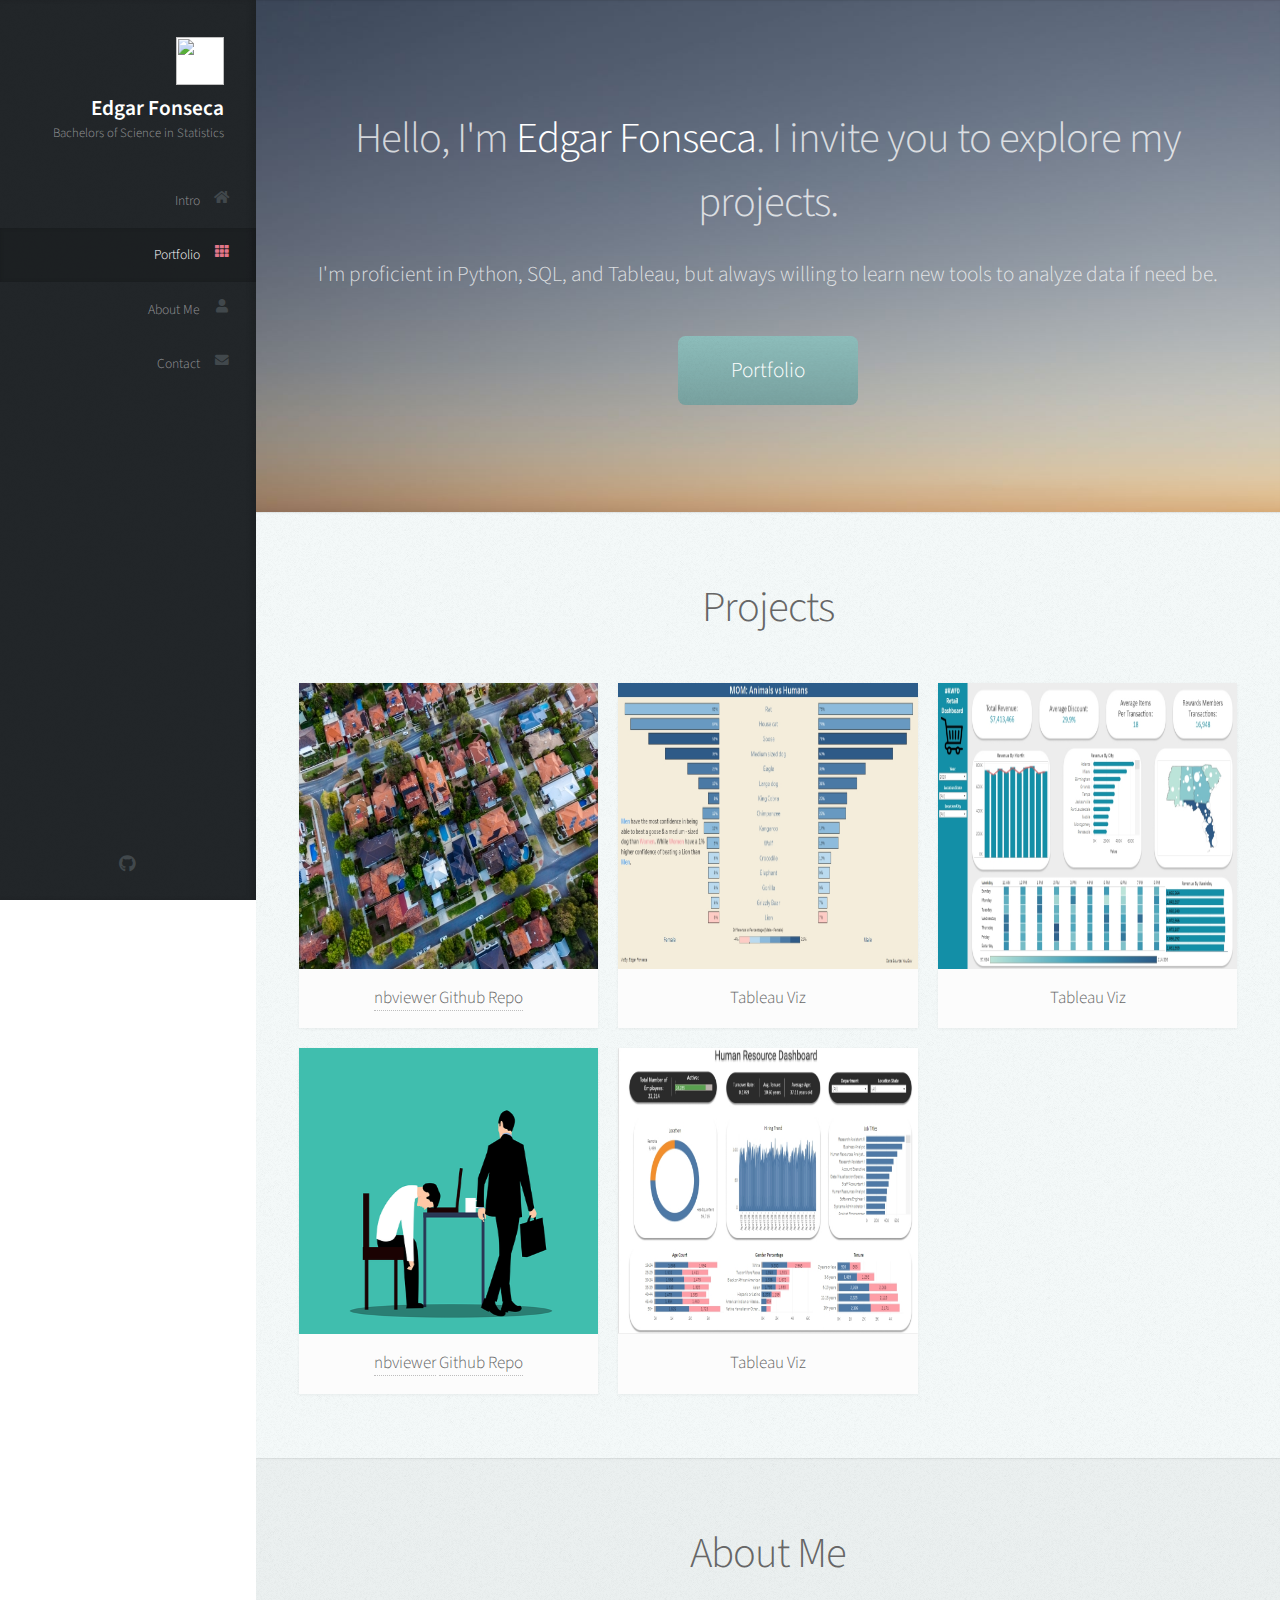
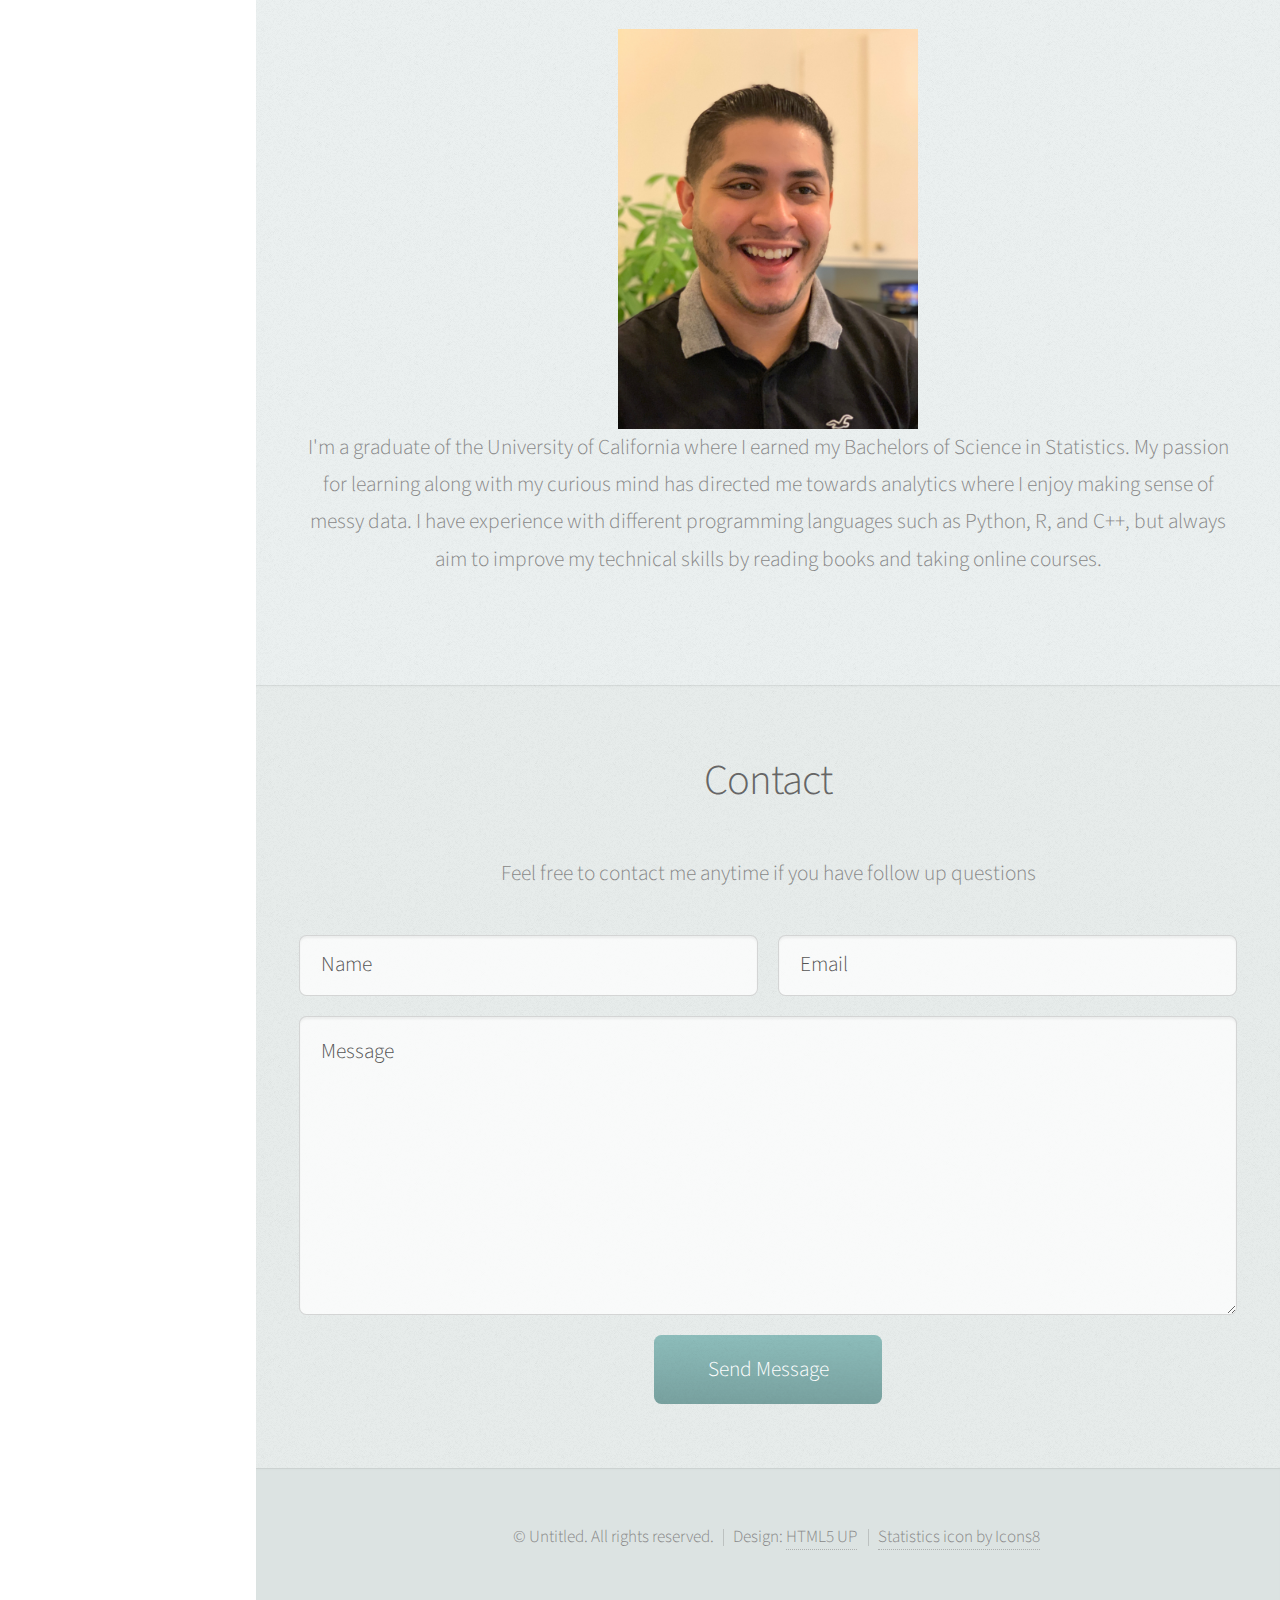
==== index.html @ 9a9687ac "Add files via upload" ====
<!DOCTYPE HTML>
<!--
	Prologue by HTML5 UP
	html5up.net | @ajlkn
	Free for personal and commercial use under the CCA 3.0 license (html5up.net/license)
-->
<html>
	<head>
		<title>Prologue by HTML5 UP</title>
		<meta charset="utf-8" />
		<meta name="viewport" content="width=device-width, initial-scale=1, user-scalable=no" />
		<link rel="stylesheet" href="assets/css/main.css" />
	</head>
	<body class="is-preload">

		<!-- Header -->
			<div id="header">

				<div class="top">

					<!-- Logo -->
						<div id="logo">
							<span class="image avatar48"><img src="https://img.icons8.com/external-itim2101-fill-itim2101/64/000000/external-statistics-mobile-payment-itim2101-fill-itim2101.png"/></span>
							<h1 id="title">Edgar Fonseca</h1>
							<p>Bachelors of Science in Statistics</p>
						</div>

					<!-- Nav -->
						<nav id="nav">
							<ul>
								<li><a href="#top" id="top-link"><span class="icon solid fa-home">Intro</span></a></li>
								<li><a href="#portfolio" id="portfolio-link"><span class="icon solid fa-th">Portfolio</span></a></li>
								<li><a href="#about" id="about-link"><span class="icon solid fa-user">About Me</span></a></li>
								<li><a href="#contact" id="contact-link"><span class="icon solid fa-envelope">Contact</span></a></li>
							</ul>
						</nav>

				</div>

				<div class="bottom">

					<!-- Social Icons -->
						<ul class="icons">
							<li><a href="https://github.com/EdgarFonseca94" class="icon brands fa-github"><span class="label">Github</span></a></li>
						</ul>

				</div>

			</div>

		<!-- Main -->
			<div id="main">

				<!-- Intro -->
					<section id="top" class="one dark cover">
						<div class="container">

							<header>
								<h2 class="alt">Hello, I'm <strong>Edgar Fonseca</strong>. I invite you to explore my projects.</h2>
								<p>I'm proficient in Python, SQL, and Tableau, but always willing to learn new tools to analyze data if need be. </p>
							</header>

							<footer>
								<a href="#portfolio" class="button scrolly">Portfolio</a>
							</footer>

						</div>
					</section>

				<!-- Portfolio -->
					<section id="portfolio" class="two">
						<div class="container">

							<header>
								<h2>Projects</h2>
							</header>
							<div class="row">
								<div class="col-4 col-12-mobile">
									<article class="item">
										<a href="https://github.com/EdgarFonseca94/CraigslistAptPricing" class="image fit"><img src="images/unsplash-housing.jpg" alt="" />
											<div class="overlay">
											<div class= "overlay_text">Bay Area Apartment - EDA</div>
											</div>
										</a>
										<header>
											<h3><a href="https://nbviewer.org/github/EdgarFonseca94/CraigslistAptPricing/blob/main/Craigslist_EDA.ipynb">nbviewer</a>
											<a href="https://github.com/EdgarFonseca94/EmployeeFatigue/blob/main/README.md">Github Repo</a>
											</h3>
										</header>
									</article>
									<article class="item">
										<a href="https://github.com/EdgarFonseca94/EmployeeFatigue" class="image fit"><img src="images/fatigue_cover.png" alt="" />
											<div class ="overlay">
												<div class="overlay_text">Employee Fatigue Prediction</div>
											</div>
										</a>
										<header>
											<h3><a href="https://nbviewer.org/github/EdgarFonseca94/EmployeeFatigue/blob/main/Employee_Burnout.ipynb">nbviewer</a>
											<a href="https://github.com/EdgarFonseca94/CraigslistAptPricing/blob/main/README.md">Github Repo</a>
											</h3>
										</header>
									</article>
								</div>
								<div class="col-4 col-12-mobile">
									<article class="item">
										<a href="https://public.tableau.com/app/profile/edgar.fonseca/viz/MOM_16215627613470/Dashboard1" class="image fit"><img src="images/image3.jpg" alt="" />
											<div class ="overlay">
												<div class="overlay_text">Makeover Mondays - Animals vs Humans</div>
											</div>
										</a>
										<header>
											<h3>Tableau Viz</h3>
										</header>
									</article>
									<article class="item">
										<a href="https://public.tableau.com/app/profile/edgar.fonseca/viz/HR_16386713732940/Dashboard2" class="image fit"><img src="images/HR_tableau.jpg" alt="" />
											<div class ="overlay">
												<div class="overlay_text">#RWFD - Human Resource Dashboard</div>
											</div>
										</a>
										<header>
											<h3>Tableau Viz</h3>
										</header>
									</article>
								</div>
								
								<div class="col-4 col-12-mobile">
									<article class="item">
										<a href="https://public.tableau.com/app/profile/edgar.fonseca/viz/retail_16390110391250/Dashboard1" class="image fit"><img src="images/retail.jpg" alt="" />
											<div class ="overlay">
												<div class="overlay_text">#RWFD - Retail Dashboard</div>
											</div>
										</a>
										<header>
											<h3>Tableau Viz</h3>
										</header>
									</article>
								</div>
							</div>

						</div>
					</section>

				<!-- About Me -->
					<section id="about" class="three">
						<div class="container">

							<header>
								<h2>About Me</h2>
							</header>

							<a href="#" class="image featured"><img src="images/IMG_0540.JPG" alt="" /></a>

							<p>I'm a graduate of the University of California where I earned my Bachelors of Science in Statistics. My passion for learning along with my curious mind
								has directed me towards analytics where I enjoy making sense of messy data.

								I have experience with different programming languages such as Python, R, and C++, but always aim to improve my technical skills by reading books and
								taking online courses.
							</p>

						</div>
					</section>

				<!-- Contact -->
					<section id="contact" class="four">
						<div class="container">

							<header>
								<h2>Contact</h2>
							</header>

							<p>Feel free to contact me anytime if you have follow up questions</p>

							<form method="post" action="https://formsubmit.co/edfonse94@gmail.com">
								<div class="row">
									<div class="col-6 col-12-mobile"><input type="text" name="name" placeholder="Name" /></div>
									<div class="col-6 col-12-mobile"><input type="text" name="email" placeholder="Email" /></div>
									<div class="col-12">
										<textarea name="message" placeholder="Message"></textarea>
									</div>
									<div class="col-12">
										<input type="submit" value="Send Message" />
									</div>
								</div>
							</form>

						</div>
					</section>

			</div>

		<!-- Footer -->
			<div id="footer">

				<!-- Copyright -->
					<ul class="copyright">
						<li>&copy; Untitled. All rights reserved.</li><li>Design: <a href="http://html5up.net">HTML5 UP</a></li>
						<li><a href="https://icons8.com/icon/lfKC0X2u6UTt/statistics">Statistics icon by Icons8</a></li>
					</ul>

			</div>

		<!-- Scripts -->
			<script src="assets/js/jquery.min.js"></script>
			<script src="assets/js/jquery.scrolly.min.js"></script>
			<script src="assets/js/jquery.scrollex.min.js"></script>
			<script src="assets/js/browser.min.js"></script>
			<script src="assets/js/breakpoints.min.js"></script>
			<script src="assets/js/util.js"></script>
			<script src="assets/js/main.js"></script>

	</body>
</html>
---- assets/css/main.css ----
@import url("fontawesome-all.min.css");
@import url("https://fonts.googleapis.com/css?family=Source+Sans+Pro:300,300italic,400,600");

/*
	Prologue by HTML5 UP
	html5up.net | @ajlkn
	Free for personal and commercial use under the CCA 3.0 license (html5up.net/license)
*/

html, body, div, span, applet, object,
iframe, h1, h2, h3, h4, h5, h6, p, blockquote,
pre, a, abbr, acronym, address, big, cite,
code, del, dfn, em, img, ins, kbd, q, s, samp,
small, strike, strong, sub, sup, tt, var, b,
u, i, center, dl, dt, dd, ol, ul, li, fieldset,
form, label, legend, table, caption, tbody,
tfoot, thead, tr, th, td, article, aside,
canvas, details, embed, figure, figcaption,
footer, header, hgroup, menu, nav, output, ruby,
section, summary, time, mark, audio, video {
	margin: 0;
	padding: 0;
	border: 0;
	font-size: 100%;
	font: inherit;
	vertical-align: baseline;}

article, aside, details, figcaption, figure,
footer, header, hgroup, menu, nav, section {
	display: block;}

body {
	line-height: 1;
}

ol, ul {
	list-style: none;
}

blockquote, q {
	quotes: none;
}

	blockquote:before, blockquote:after, q:before, q:after {
		content: '';
		content: none;
	}

table {
	border-collapse: collapse;
	border-spacing: 0;
}

body {
	-webkit-text-size-adjust: none;
}

mark {
	background-color: transparent;
	color: inherit;
}

input::-moz-focus-inner {
	border: 0;
	padding: 0;
}

input, select, textarea {
	-moz-appearance: none;
	-webkit-appearance: none;
	-ms-appearance: none;
	appearance: none;
}

/* Basic */

	html {
		box-sizing: border-box;
	}

	*, *:before, *:after {
		box-sizing: inherit;
	}

	body {
		background: #fff;
		font-family: 'Source Sans Pro', sans-serif;
		font-size: 19pt;
		font-weight: 300;
		line-height: 1.75em;
		color: #888;
	}

		body.is-preload *, body.is-preload *:before, body.is-preload *:after {
			-moz-animation: none !important;
			-webkit-animation: none !important;
			-ms-animation: none !important;
			animation: none !important;
			-moz-transition: none !important;
			-webkit-transition: none !important;
			-ms-transition: none !important;
			transition: none !important;
		}

	input, textarea, select {
		font-family: 'Source Sans Pro', sans-serif;
		font-size: 19pt;
		font-weight: 300;
		line-height: 1.75em;
		color: #888;
	}

	h1, h2, h3, h4, h5, h6 {
		font-weight: 300;
		color: #666;
		line-height: 1.5em;
	}

	h1 a, h2 a, h3 a, h4 a, h5 a, h6 a {
		color: inherit;
		text-decoration: none;
	}

		h1 a strong, h2 a strong, h3 a strong, h4 a strong, h5 a strong, h6 a strong {
			color: #333;
		}

	h2 {
		font-size: 2em;
		letter-spacing: -1px;
	}

		h2.alt {
			color: #888;
		}

			h2.alt strong {
				color: #666;
			}

	h3 {
		font-size: 1.5em;
	}

	header {
		margin: 0 0 2em 0;
	}

		header > p {
			margin: 1em 0 0 0;
		}

	footer {
		margin: 2em 0 0 0;
	}

	strong, b {
		font-weight: 300;
		color: #666;
	}

	em, i {
		font-style: italic;
	}

	a {
		text-decoration: none;
		color: inherit;
		border-bottom: dotted 1px rgba(128, 128, 128, 0.5);
		-moz-transition: color 0.35s ease-in-out, border-bottom-color 0.35s ease-in-out;
		-webkit-transition: color 0.35s ease-in-out, border-bottom-color 0.35s ease-in-out;
		-ms-transition: color 0.35s ease-in-out, border-bottom-color 0.35s ease-in-out;
		transition: color 0.35s ease-in-out, border-bottom-color 0.35s ease-in-out;
		outline: 0;
	}

		a:hover {
			color: #E27689;
			border-bottom-color: rgba(255, 255, 255, 0);
		}

	sub {
		position: relative;
		top: 0.5em;
		font-size: 0.8em;
	}

	sup {
		position: relative;
		top: -0.5em;
		font-size: 0.8em;
	}

	hr {
		border: 0;
		border-top: solid 1px #ddd;
	}

	blockquote {
		border-left: solid 0.5em #ddd;
		padding: 1em 0 1em 2em;
		font-style: italic;
	}

	p, ul, ol, dl, table {
		margin-bottom: 2em;
	}

	br.clear {
		clear: both;
	}

/* Container */

	.container {
		margin: 0 auto;
		max-width: 100%;
		width: 1400px;
	}

		@media screen and (min-width: 961px) and (max-width: 1880px) {

			.container {
				width: 1200px;
			}

		}

		@media screen and (min-width: 961px) and (max-width: 1620px) {

			.container {
				width: 960px;
			}

		}

		@media screen and (min-width: 961px) and (max-width: 1320px) {

			.container {
				width: 100%;
			}

		}

		@media screen and (max-width: 960px) {

			.container {
				width: 100%;
			}

		}

		@media screen and (max-width: 736px) {

			.container {
				width: 100%;
			}

		}

/* Row */

	.row {
		display: flex;
		flex-wrap: wrap;
		box-sizing: border-box;
		align-items: stretch;
	}

		.row > * {
			box-sizing: border-box;
		}

		.row.gtr-uniform > * > :last-child {
			margin-bottom: 0;
		}

		.row.aln-left {
			justify-content: flex-start;
		}

		.row.aln-center {
			justify-content: center;
		}

		.row.aln-right {
			justify-content: flex-end;
		}

		.row.aln-top {
			align-items: flex-start;
		}

		.row.aln-middle {
			align-items: center;
		}

		.row.aln-bottom {
			align-items: flex-end;
		}

		.row > .imp {
			order: -1;
		}

		.row > .col-1 {
			width: 8.33333%;
		}

		.row > .off-1 {
			margin-left: 8.33333%;
		}

		.row > .col-2 {
			width: 16.66667%;
		}

		.row > .off-2 {
			margin-left: 16.66667%;
		}

		.row > .col-3 {
			width: 25%;
		}

		.row > .off-3 {
			margin-left: 25%;
		}

		.row > .col-4 {
			width: 33.33333%;
		}

		.row > .off-4 {
			margin-left: 33.33333%;
		}

		.row > .col-5 {
			width: 41.66667%;
		}

		.row > .off-5 {
			margin-left: 41.66667%;
		}

		.row > .col-6 {
			width: 50%;
		}

		.row > .off-6 {
			margin-left: 50%;
		}

		.row > .col-7 {
			width: 58.33333%;
		}

		.row > .off-7 {
			margin-left: 58.33333%;
		}

		.row > .col-8 {
			width: 66.66667%;
		}

		.row > .off-8 {
			margin-left: 66.66667%;
		}

		.row > .col-9 {
			width: 75%;
		}

		.row > .off-9 {
			margin-left: 75%;
		}

		.row > .col-10 {
			width: 83.33333%;
		}

		.row > .off-10 {
			margin-left: 83.33333%;
		}

		.row > .col-11 {
			width: 91.66667%;
		}

		.row > .off-11 {
			margin-left: 91.66667%;
		}

		.row > .col-12 {
			width: 100%;
		}

		.row > .off-12 {
			margin-left: 100%;
		}

		.row.gtr-0 {
			margin-top: 0px;
			margin-left: 0px;
		}

			.row.gtr-0 > * {
				padding: 0px 0 0 0px;
			}

			.row.gtr-0.gtr-uniform {
				margin-top: 0px;
			}

				.row.gtr-0.gtr-uniform > * {
					padding-top: 0px;
				}

		.row.gtr-25 {
			margin-top: -10px;
			margin-left: -10px;
		}

			.row.gtr-25 > * {
				padding: 10px 0 0 10px;
			}

			.row.gtr-25.gtr-uniform {
				margin-top: -10px;
			}

				.row.gtr-25.gtr-uniform > * {
					padding-top: 10px;
				}

		.row.gtr-50 {
			margin-top: -20px;
			margin-left: -20px;
		}

			.row.gtr-50 > * {
				padding: 20px 0 0 20px;
			}

			.row.gtr-50.gtr-uniform {
				margin-top: -20px;
			}

				.row.gtr-50.gtr-uniform > * {
					padding-top: 20px;
				}

		.row {
			margin-top: -40px;
			margin-left: -40px;
		}

			.row > * {
				padding: 40px 0 0 40px;
			}

			.row.gtr-uniform {
				margin-top: -40px;
			}

				.row.gtr-uniform > * {
					padding-top: 40px;
				}

		.row.gtr-150 {
			margin-top: -60px;
			margin-left: -60px;
		}

			.row.gtr-150 > * {
				padding: 60px 0 0 60px;
			}

			.row.gtr-150.gtr-uniform {
				margin-top: -60px;
			}

				.row.gtr-150.gtr-uniform > * {
					padding-top: 60px;
				}

		.row.gtr-200 {
			margin-top: -80px;
			margin-left: -80px;
		}

			.row.gtr-200 > * {
				padding: 80px 0 0 80px;
			}

			.row.gtr-200.gtr-uniform {
				margin-top: -80px;
			}

				.row.gtr-200.gtr-uniform > * {
					padding-top: 80px;
				}

		@media screen and (min-width: 961px) and (max-width: 1880px) {

			.row {
				display: flex;
				flex-wrap: wrap;
				box-sizing: border-box;
				align-items: stretch;
			}

				.row > * {
					box-sizing: border-box;
				}

				.row.gtr-uniform > * > :last-child {
					margin-bottom: 0;
				}

				.row.aln-left {
					justify-content: flex-start;
				}

				.row.aln-center {
					justify-content: center;
				}

				.row.aln-right {
					justify-content: flex-end;
				}

				.row.aln-top {
					align-items: flex-start;
				}

				.row.aln-middle {
					align-items: center;
				}

				.row.aln-bottom {
					align-items: flex-end;
				}

				.row > .imp-wide {
					order: -1;
				}

				.row > .col-1-wide {
					width: 8.33333%;
				}

				.row > .off-1-wide {
					margin-left: 8.33333%;
				}

				.row > .col-2-wide {
					width: 16.66667%;
				}

				.row > .off-2-wide {
					margin-left: 16.66667%;
				}

				.row > .col-3-wide {
					width: 25%;
				}

				.row > .off-3-wide {
					margin-left: 25%;
				}

				.row > .col-4-wide {
					width: 33.33333%;
				}

				.row > .off-4-wide {
					margin-left: 33.33333%;
				}

				.row > .col-5-wide {
					width: 41.66667%;
				}

				.row > .off-5-wide {
					margin-left: 41.66667%;
				}

				.row > .col-6-wide {
					width: 50%;
				}

				.row > .off-6-wide {
					margin-left: 50%;
				}

				.row > .col-7-wide {
					width: 58.33333%;
				}

				.row > .off-7-wide {
					margin-left: 58.33333%;
				}

				.row > .col-8-wide {
					width: 66.66667%;
				}

				.row > .off-8-wide {
					margin-left: 66.66667%;
				}

				.row > .col-9-wide {
					width: 75%;
				}

				.row > .off-9-wide {
					margin-left: 75%;
				}

				.row > .col-10-wide {
					width: 83.33333%;
				}

				.row > .off-10-wide {
					margin-left: 83.33333%;
				}

				.row > .col-11-wide {
					width: 91.66667%;
				}

				.row > .off-11-wide {
					margin-left: 91.66667%;
				}

				.row > .col-12-wide {
					width: 100%;
				}

				.row > .off-12-wide {
					margin-left: 100%;
				}

				.row.gtr-0 {
					margin-top: 0px;
					margin-left: 0px;
				}

					.row.gtr-0 > * {
						padding: 0px 0 0 0px;
					}

					.row.gtr-0.gtr-uniform {
						margin-top: 0px;
					}

						.row.gtr-0.gtr-uniform > * {
							padding-top: 0px;
						}

				.row.gtr-25 {
					margin-top: -10px;
					margin-left: -10px;
				}

					.row.gtr-25 > * {
						padding: 10px 0 0 10px;
					}

					.row.gtr-25.gtr-uniform {
						margin-top: -10px;
					}

						.row.gtr-25.gtr-uniform > * {
							padding-top: 10px;
						}

				.row.gtr-50 {
					margin-top: -20px;
					margin-left: -20px;
				}

					.row.gtr-50 > * {
						padding: 20px 0 0 20px;
					}

					.row.gtr-50.gtr-uniform {
						margin-top: -20px;
					}

						.row.gtr-50.gtr-uniform > * {
							padding-top: 20px;
						}

				.row {
					margin-top: -40px;
					margin-left: -40px;
				}

					.row > * {
						padding: 40px 0 0 40px;
					}

					.row.gtr-uniform {
						margin-top: -40px;
					}

						.row.gtr-uniform > * {
							padding-top: 40px;
						}

				.row.gtr-150 {
					margin-top: -60px;
					margin-left: -60px;
				}

					.row.gtr-150 > * {
						padding: 60px 0 0 60px;
					}

					.row.gtr-150.gtr-uniform {
						margin-top: -60px;
					}

						.row.gtr-150.gtr-uniform > * {
							padding-top: 60px;
						}

				.row.gtr-200 {
					margin-top: -80px;
					margin-left: -80px;
				}

					.row.gtr-200 > * {
						padding: 80px 0 0 80px;
					}

					.row.gtr-200.gtr-uniform {
						margin-top: -80px;
					}

						.row.gtr-200.gtr-uniform > * {
							padding-top: 80px;
						}

		}

		@media screen and (min-width: 961px) and (max-width: 1620px) {

			.row {
				display: flex;
				flex-wrap: wrap;
				box-sizing: border-box;
				align-items: stretch;
			}

				.row > * {
					box-sizing: border-box;
				}

				.row.gtr-uniform > * > :last-child {
					margin-bottom: 0;
				}

				.row.aln-left {
					justify-content: flex-start;
				}

				.row.aln-center {
					justify-content: center;
				}

				.row.aln-right {
					justify-content: flex-end;
				}

				.row.aln-top {
					align-items: flex-start;
				}

				.row.aln-middle {
					align-items: center;
				}

				.row.aln-bottom {
					align-items: flex-end;
				}

				.row > .imp-normal {
					order: -1;
				}

				.row > .col-1-normal {
					width: 8.33333%;
				}

				.row > .off-1-normal {
					margin-left: 8.33333%;
				}

				.row > .col-2-normal {
					width: 16.66667%;
				}

				.row > .off-2-normal {
					margin-left: 16.66667%;
				}

				.row > .col-3-normal {
					width: 25%;
				}

				.row > .off-3-normal {
					margin-left: 25%;
				}

				.row > .col-4-normal {
					width: 33.33333%;
				}

				.row > .off-4-normal {
					margin-left: 33.33333%;
				}

				.row > .col-5-normal {
					width: 41.66667%;
				}

				.row > .off-5-normal {
					margin-left: 41.66667%;
				}

				.row > .col-6-normal {
					width: 50%;
				}

				.row > .off-6-normal {
					margin-left: 50%;
				}

				.row > .col-7-normal {
					width: 58.33333%;
				}

				.row > .off-7-normal {
					margin-left: 58.33333%;
				}

				.row > .col-8-normal {
					width: 66.66667%;
				}

				.row > .off-8-normal {
					margin-left: 66.66667%;
				}

				.row > .col-9-normal {
					width: 75%;
				}

				.row > .off-9-normal {
					margin-left: 75%;
				}

				.row > .col-10-normal {
					width: 83.33333%;
				}

				.row > .off-10-normal {
					margin-left: 83.33333%;
				}

				.row > .col-11-normal {
					width: 91.66667%;
				}

				.row > .off-11-normal {
					margin-left: 91.66667%;
				}

				.row > .col-12-normal {
					width: 100%;
				}

				.row > .off-12-normal {
					margin-left: 100%;
				}

				.row.gtr-0 {
					margin-top: 0px;
					margin-left: 0px;
				}

					.row.gtr-0 > * {
						padding: 0px 0 0 0px;
					}

					.row.gtr-0.gtr-uniform {
						margin-top: 0px;
					}

						.row.gtr-0.gtr-uniform > * {
							padding-top: 0px;
						}

				.row.gtr-25 {
					margin-top: -10px;
					margin-left: -10px;
				}

					.row.gtr-25 > * {
						padding: 10px 0 0 10px;
					}

					.row.gtr-25.gtr-uniform {
						margin-top: -10px;
					}

						.row.gtr-25.gtr-uniform > * {
							padding-top: 10px;
						}

				.row.gtr-50 {
					margin-top: -20px;
					margin-left: -20px;
				}

					.row.gtr-50 > * {
						padding: 20px 0 0 20px;
					}

					.row.gtr-50.gtr-uniform {
						margin-top: -20px;
					}

						.row.gtr-50.gtr-uniform > * {
							padding-top: 20px;
						}

				.row {
					margin-top: -40px;
					margin-left: -40px;
				}

					.row > * {
						padding: 40px 0 0 40px;
					}

					.row.gtr-uniform {
						margin-top: -40px;
					}

						.row.gtr-uniform > * {
							padding-top: 40px;
						}

				.row.gtr-150 {
					margin-top: -60px;
					margin-left: -60px;
				}

					.row.gtr-150 > * {
						padding: 60px 0 0 60px;
					}

					.row.gtr-150.gtr-uniform {
						margin-top: -60px;
					}

						.row.gtr-150.gtr-uniform > * {
							padding-top: 60px;
						}

				.row.gtr-200 {
					margin-top: -80px;
					margin-left: -80px;
				}

					.row.gtr-200 > * {
						padding: 80px 0 0 80px;
					}

					.row.gtr-200.gtr-uniform {
						margin-top: -80px;
					}

						.row.gtr-200.gtr-uniform > * {
							padding-top: 80px;
						}

		}

		@media screen and (min-width: 961px) and (max-width: 1320px) {

			.row {
				display: flex;
				flex-wrap: wrap;
				box-sizing: border-box;
				align-items: stretch;
			}

				.row > * {
					box-sizing: border-box;
				}

				.row.gtr-uniform > * > :last-child {
					margin-bottom: 0;
				}

				.row.aln-left {
					justify-content: flex-start;
				}

				.row.aln-center {
					justify-content: center;
				}

				.row.aln-right {
					justify-content: flex-end;
				}

				.row.aln-top {
					align-items: flex-start;
				}

				.row.aln-middle {
					align-items: center;
				}

				.row.aln-bottom {
					align-items: flex-end;
				}

				.row > .imp-narrow {
					order: -1;
				}

				.row > .col-1-narrow {
					width: 8.33333%;
				}

				.row > .off-1-narrow {
					margin-left: 8.33333%;
				}

				.row > .col-2-narrow {
					width: 16.66667%;
				}

				.row > .off-2-narrow {
					margin-left: 16.66667%;
				}

				.row > .col-3-narrow {
					width: 25%;
				}

				.row > .off-3-narrow {
					margin-left: 25%;
				}

				.row > .col-4-narrow {
					width: 33.33333%;
				}

				.row > .off-4-narrow {
					margin-left: 33.33333%;
				}

				.row > .col-5-narrow {
					width: 41.66667%;
				}

				.row > .off-5-narrow {
					margin-left: 41.66667%;
				}

				.row > .col-6-narrow {
					width: 50%;
				}

				.row > .off-6-narrow {
					margin-left: 50%;
				}

				.row > .col-7-narrow {
					width: 58.33333%;
				}

				.row > .off-7-narrow {
					margin-left: 58.33333%;
				}

				.row > .col-8-narrow {
					width: 66.66667%;
				}

				.row > .off-8-narrow {
					margin-left: 66.66667%;
				}

				.row > .col-9-narrow {
					width: 75%;
				}

				.row > .off-9-narrow {
					margin-left: 75%;
				}

				.row > .col-10-narrow {
					width: 83.33333%;
				}

				.row > .off-10-narrow {
					margin-left: 83.33333%;
				}

				.row > .col-11-narrow {
					width: 91.66667%;
				}

				.row > .off-11-narrow {
					margin-left: 91.66667%;
				}

				.row > .col-12-narrow {
					width: 100%;
				}

				.row > .off-12-narrow {
					margin-left: 100%;
				}

				.row.gtr-0 {
					margin-top: 0px;
					margin-left: 0px;
				}

					.row.gtr-0 > * {
						padding: 0px 0 0 0px;
					}

					.row.gtr-0.gtr-uniform {
						margin-top: 0px;
					}

						.row.gtr-0.gtr-uniform > * {
							padding-top: 0px;
						}

				.row.gtr-25 {
					margin-top: -5px;
					margin-left: -5px;
				}

					.row.gtr-25 > * {
						padding: 5px 0 0 5px;
					}

					.row.gtr-25.gtr-uniform {
						margin-top: -5px;
					}

						.row.gtr-25.gtr-uniform > * {
							padding-top: 5px;
						}

				.row.gtr-50 {
					margin-top: -10px;
					margin-left: -10px;
				}

					.row.gtr-50 > * {
						padding: 10px 0 0 10px;
					}

					.row.gtr-50.gtr-uniform {
						margin-top: -10px;
					}

						.row.gtr-50.gtr-uniform > * {
							padding-top: 10px;
						}

				.row {
					margin-top: -20px;
					margin-left: -20px;
				}

					.row > * {
						padding: 20px 0 0 20px;
					}

					.row.gtr-uniform {
						margin-top: -20px;
					}

						.row.gtr-uniform > * {
							padding-top: 20px;
						}

				.row.gtr-150 {
					margin-top: -30px;
					margin-left: -30px;
				}

					.row.gtr-150 > * {
						padding: 30px 0 0 30px;
					}

					.row.gtr-150.gtr-uniform {
						margin-top: -30px;
					}

						.row.gtr-150.gtr-uniform > * {
							padding-top: 30px;
						}

				.row.gtr-200 {
					margin-top: -40px;
					margin-left: -40px;
				}

					.row.gtr-200 > * {
						padding: 40px 0 0 40px;
					}

					.row.gtr-200.gtr-uniform {
						margin-top: -40px;
					}

						.row.gtr-200.gtr-uniform > * {
							padding-top: 40px;
						}

		}

		@media screen and (max-width: 960px) {

			.row {
				display: flex;
				flex-wrap: wrap;
				box-sizing: border-box;
				align-items: stretch;
			}

				.row > * {
					box-sizing: border-box;
				}

				.row.gtr-uniform > * > :last-child {
					margin-bottom: 0;
				}

				.row.aln-left {
					justify-content: flex-start;
				}

				.row.aln-center {
					justify-content: center;
				}

				.row.aln-right {
					justify-content: flex-end;
				}

				.row.aln-top {
					align-items: flex-start;
				}

				.row.aln-middle {
					align-items: center;
				}

				.row.aln-bottom {
					align-items: flex-end;
				}

				.row > .imp-narrower {
					order: -1;
				}

				.row > .col-1-narrower {
					width: 8.33333%;
				}

				.row > .off-1-narrower {
					margin-left: 8.33333%;
				}

				.row > .col-2-narrower {
					width: 16.66667%;
				}

				.row > .off-2-narrower {
					margin-left: 16.66667%;
				}

				.row > .col-3-narrower {
					width: 25%;
				}

				.row > .off-3-narrower {
					margin-left: 25%;
				}

				.row > .col-4-narrower {
					width: 33.33333%;
				}

				.row > .off-4-narrower {
					margin-left: 33.33333%;
				}

				.row > .col-5-narrower {
					width: 41.66667%;
				}

				.row > .off-5-narrower {
					margin-left: 41.66667%;
				}

				.row > .col-6-narrower {
					width: 50%;
				}

				.row > .off-6-narrower {
					margin-left: 50%;
				}

				.row > .col-7-narrower {
					width: 58.33333%;
				}

				.row > .off-7-narrower {
					margin-left: 58.33333%;
				}

				.row > .col-8-narrower {
					width: 66.66667%;
				}

				.row > .off-8-narrower {
					margin-left: 66.66667%;
				}

				.row > .col-9-narrower {
					width: 75%;
				}

				.row > .off-9-narrower {
					margin-left: 75%;
				}

				.row > .col-10-narrower {
					width: 83.33333%;
				}

				.row > .off-10-narrower {
					margin-left: 83.33333%;
				}

				.row > .col-11-narrower {
					width: 91.66667%;
				}

				.row > .off-11-narrower {
					margin-left: 91.66667%;
				}

				.row > .col-12-narrower {
					width: 100%;
				}

				.row > .off-12-narrower {
					margin-left: 100%;
				}

				.row.gtr-0 {
					margin-top: 0px;
					margin-left: 0px;
				}

					.row.gtr-0 > * {
						padding: 0px 0 0 0px;
					}

					.row.gtr-0.gtr-uniform {
						margin-top: 0px;
					}

						.row.gtr-0.gtr-uniform > * {
							padding-top: 0px;
						}

				.row.gtr-25 {
					margin-top: -5px;
					margin-left: -5px;
				}

					.row.gtr-25 > * {
						padding: 5px 0 0 5px;
					}

					.row.gtr-25.gtr-uniform {
						margin-top: -5px;
					}

						.row.gtr-25.gtr-uniform > * {
							padding-top: 5px;
						}

				.row.gtr-50 {
					margin-top: -10px;
					margin-left: -10px;
				}

					.row.gtr-50 > * {
						padding: 10px 0 0 10px;
					}

					.row.gtr-50.gtr-uniform {
						margin-top: -10px;
					}

						.row.gtr-50.gtr-uniform > * {
							padding-top: 10px;
						}

				.row {
					margin-top: -20px;
					margin-left: -20px;
				}

					.row > * {
						padding: 20px 0 0 20px;
					}

					.row.gtr-uniform {
						margin-top: -20px;
					}

						.row.gtr-uniform > * {
							padding-top: 20px;
						}

				.row.gtr-150 {
					margin-top: -30px;
					margin-left: -30px;
				}

					.row.gtr-150 > * {
						padding: 30px 0 0 30px;
					}

					.row.gtr-150.gtr-uniform {
						margin-top: -30px;
					}

						.row.gtr-150.gtr-uniform > * {
							padding-top: 30px;
						}

				.row.gtr-200 {
					margin-top: -40px;
					margin-left: -40px;
				}

					.row.gtr-200 > * {
						padding: 40px 0 0 40px;
					}

					.row.gtr-200.gtr-uniform {
						margin-top: -40px;
					}

						.row.gtr-200.gtr-uniform > * {
							padding-top: 40px;
						}

		}

		@media screen and (max-width: 736px) {

			.row {
				display: flex;
				flex-wrap: wrap;
				box-sizing: border-box;
				align-items: stretch;
			}

				.row > * {
					box-sizing: border-box;
				}

				.row.gtr-uniform > * > :last-child {
					margin-bottom: 0;
				}

				.row.aln-left {
					justify-content: flex-start;
				}

				.row.aln-center {
					justify-content: center;
				}

				.row.aln-right {
					justify-content: flex-end;
				}

				.row.aln-top {
					align-items: flex-start;
				}

				.row.aln-middle {
					align-items: center;
				}

				.row.aln-bottom {
					align-items: flex-end;
				}

				.row > .imp-mobile {
					order: -1;
				}

				.row > .col-1-mobile {
					width: 8.33333%;
				}

				.row > .off-1-mobile {
					margin-left: 8.33333%;
				}

				.row > .col-2-mobile {
					width: 16.66667%;
				}

				.row > .off-2-mobile {
					margin-left: 16.66667%;
				}

				.row > .col-3-mobile {
					width: 25%;
				}

				.row > .off-3-mobile {
					margin-left: 25%;
				}

				.row > .col-4-mobile {
					width: 33.33333%;
				}

				.row > .off-4-mobile {
					margin-left: 33.33333%;
				}

				.row > .col-5-mobile {
					width: 41.66667%;
				}

				.row > .off-5-mobile {
					margin-left: 41.66667%;
				}

				.row > .col-6-mobile {
					width: 50%;
				}

				.row > .off-6-mobile {
					margin-left: 50%;
				}

				.row > .col-7-mobile {
					width: 58.33333%;
				}

				.row > .off-7-mobile {
					margin-left: 58.33333%;
				}

				.row > .col-8-mobile {
					width: 66.66667%;
				}

				.row > .off-8-mobile {
					margin-left: 66.66667%;
				}

				.row > .col-9-mobile {
					width: 75%;
				}

				.row > .off-9-mobile {
					margin-left: 75%;
				}

				.row > .col-10-mobile {
					width: 83.33333%;
				}

				.row > .off-10-mobile {
					margin-left: 83.33333%;
				}

				.row > .col-11-mobile {
					width: 91.66667%;
				}

				.row > .off-11-mobile {
					margin-left: 91.66667%;
				}

				.row > .col-12-mobile {
					width: 100%;
				}

				.row > .off-12-mobile {
					margin-left: 100%;
				}

				.row.gtr-0 {
					margin-top: 0px;
					margin-left: 0px;
				}

					.row.gtr-0 > * {
						padding: 0px 0 0 0px;
					}

					.row.gtr-0.gtr-uniform {
						margin-top: 0px;
					}

						.row.gtr-0.gtr-uniform > * {
							padding-top: 0px;
						}

				.row.gtr-25 {
					margin-top: -5px;
					margin-left: -5px;
				}

					.row.gtr-25 > * {
						padding: 5px 0 0 5px;
					}

					.row.gtr-25.gtr-uniform {
						margin-top: -5px;
					}

						.row.gtr-25.gtr-uniform > * {
							padding-top: 5px;
						}

				.row.gtr-50 {
					margin-top: -10px;
					margin-left: -10px;
				}

					.row.gtr-50 > * {
						padding: 10px 0 0 10px;
					}

					.row.gtr-50.gtr-uniform {
						margin-top: -10px;
					}

						.row.gtr-50.gtr-uniform > * {
							padding-top: 10px;
						}

				.row {
					margin-top: -20px;
					margin-left: -20px;
				}

					.row > * {
						padding: 20px 0 0 20px;
					}

					.row.gtr-uniform {
						margin-top: -20px;
					}

						.row.gtr-uniform > * {
							padding-top: 20px;
						}

				.row.gtr-150 {
					margin-top: -30px;
					margin-left: -30px;
				}

					.row.gtr-150 > * {
						padding: 30px 0 0 30px;
					}

					.row.gtr-150.gtr-uniform {
						margin-top: -30px;
					}

						.row.gtr-150.gtr-uniform > * {
							padding-top: 30px;
						}

				.row.gtr-200 {
					margin-top: -40px;
					margin-left: -40px;
				}

					.row.gtr-200 > * {
						padding: 40px 0 0 40px;
					}

					.row.gtr-200.gtr-uniform {
						margin-top: -40px;
					}

						.row.gtr-200.gtr-uniform > * {
							padding-top: 40px;
						}

		}

/* Sections/Article */

	section, article {
		margin-bottom: 3em;
	}

		section > :last-child,
		section > .container, section:last-child, article > :last-child,
		article > .container, article:last-child {
			margin-bottom: 0;
		}

		.row > section, .row > article {
			margin-bottom: 0;
		}

/* Image */
	.image {
		display: inline-block;
		border: 0;
	}

		.image img {
			display: block;
			width: 100%;
			height: 100%;
		}

		.image.avatar48 {
			width: 48px;
			height: 48px;
			background: rgb(255, 255, 255);
		}

			.image.avatar48 img {
				width: 48px;
				height: 48px;
			}

		.image.fit {
			position: relative;
			display: block;
			width: 100%;
			height: 286px;
			object-fit: fill;
		}
		.overlay {
			position: absolute;
			top: 0;
			bottom: 0;
			left: 0;
			right: 0;
			height: 100%;
			width: 100%;
			opacity: 0;
			transition: .5s ease;
			background-color: #42c4f0;
		  }
		  .image.fit:hover .overlay {
			  opacity:.9;
		  }
		.overlay_text {
			position: absolute;
			font-weight: bold;;
			color: white;
			font-size: 25px;
			position: absolute;
			top: 50%;
			left: 50%;
			transform: translate(-50%, -50%);
			-ms-transform: translate(-50%, -50%);
		}
		.image.featured {
			display: block;
			margin-left: auto;
  			margin-right: auto;
			width: 300px;
		}

		.image.left {
			float: left;
			margin: 0 2em 2em 0;
		}

		.image.centered {
			display: block;
			margin: 0 0 2em 0;
		}

			.image.centered img {
				margin: 0 auto;
				width: auto;
			}
/* List */

	ul {
		list-style: disc;
		padding-left: 1em;
	}

		ul li {
			padding-left: 0.5em;
		}

	ol {
		list-style: decimal;
		padding-left: 1.25em;
	}

		ol li {
			padding-left: 0.25em;
		}

/* Icons */

	ul.icons {
		cursor: default;
		list-style: none;
		padding-left: 0;
	}

		ul.icons li {
			display: inline-block;
			padding-left: 0;
		}

		ul.icons a {
			display: inline-block;
			width: 2em;
			height: 2em;
			line-height: 2em;
			text-align: center;
			border: 0;
		}

/* Form */

	form label {
		display: block;
		text-align: left;
		margin-bottom: 0.5em;
	}

	form input[type="text"],
	form input[type="email"],
	form input[type="password"],
	form select,
	form textarea {
		position: relative;
		-webkit-appearance: none;
		display: block;
		border: 0;
		outline: 0;
		background: #fff;
		background: rgba(255, 255, 255, 0.75);
		width: 100%;
		border-radius: 0.35em;
		padding: 0.75em 1em 0.75em 1em;
		box-shadow: inset 0 0.1em 0.1em 0 rgba(0, 0, 0, 0.05);
		border: solid 1px rgba(0, 0, 0, 0.15);
		-moz-transition: all 0.35s ease-in-out;
		-webkit-transition: all 0.35s ease-in-out;
		-ms-transition: all 0.35s ease-in-out;
		transition: all 0.35s ease-in-out;
	}

		form input[type="text"]:focus,
		form input[type="email"]:focus,
		form input[type="password"]:focus,
		form select:focus,
		form textarea:focus {
			box-shadow: 0 0 2px 1px #8ebebc;
			background: #fff;
		}

	form input[type="text"],
	form input[type="email"],
	form input[type="password"],
	form select {
		line-height: 1.25em;
	}

	form textarea {
		min-height: 14em;
	}

	form ::-webkit-input-placeholder {
		color: #555 !important;
	}

	form :-moz-placeholder {
		color: #555 !important;
	}

	form ::-moz-placeholder {
		color: #555 !important;
	}

	form :-ms-input-placeholder {
		color: #555 !important;
	}

	form ::-moz-focus-inner {
		border: 0;
	}

/* Table */

	table {
		width: 100%;
		text-align: left;
	}

		table tbody tr:nth-child(2n+2) {
			background: #f4f4f4;
		}

		table td {
			padding: 0.5em 1em 0.5em 1em;
		}

		table th {
			text-align: left;
			padding: 0.5em 1em 0.5em 1em;
			color: #fff;
			background: #222729 url("images/overlay.png");
		}

		table thead {
			background: #444;
			color: #fff;
		}

		table tfoot {
			background: #eee;
		}

/* Button */

	input[type="button"],
	input[type="submit"],
	input[type="reset"],
	button,
	.button {
		position: relative;
		display: inline-block;
		border-radius: 0.35em;
		color: #fff !important;
		text-decoration: none;
		padding: 0.75em 2.5em 0.75em 2.5em;
		background-color: #8ebebc;
		border: 0;
		cursor: pointer;
		background-image: -moz-linear-gradient(top, rgba(0, 0, 0, 0), rgba(0, 0, 0, 0.15)), url("images/overlay.png");
		background-image: -webkit-linear-gradient(top, rgba(0, 0, 0, 0), rgba(0, 0, 0, 0.15)), url("images/overlay.png");
		background-image: -ms-linear-gradient(top, rgba(0, 0, 0, 0), rgba(0, 0, 0, 0.15)), url("images/overlay.png");
		background-image: linear-gradient(top, rgba(0, 0, 0, 0), rgba(0, 0, 0, 0.15)), url("images/overlay.png");
		-moz-transition: background-color 0.35s ease-in-out;
		-webkit-transition: background-color 0.35s ease-in-out;
		-ms-transition: background-color 0.35s ease-in-out;
		transition: background-color 0.35s ease-in-out;
	}

		input[type="button"]:hover,
		input[type="submit"]:hover,
		input[type="reset"]:hover,
		button:hover,
		.button:hover {
			background-color: #9ececc;
		}

		input[type="button"]:active,
		input[type="submit"]:active,
		input[type="reset"]:active,
		button:active,
		.button:active {
			background-color: #7eaeac;
		}

/* Item */

	.item {
		box-shadow: 0 0.05em 0.15em 0 rgba(0, 0, 0, 0.05);
		margin-bottom: 40px;
	}

		.item header {
			background: rgb(252, 252, 252);
			margin: 0;
			padding: 1em 0 1em 0;
			font-size: 0.8em;
		}

			.item header h3 {
				font-size: 1em;
			}

/* Icons */

	.icon {
		text-decoration: none;
		text-decoration: none;
	}

		.icon:before {
			-moz-osx-font-smoothing: grayscale;
			-webkit-font-smoothing: antialiased;
			display: inline-block;
			font-style: normal;
			font-variant: normal;
			text-rendering: auto;
			line-height: 1;
			text-transform: none !important;
			font-family: 'Font Awesome 5 Free';
			font-weight: 400;
		}

		.icon:before {
			line-height: inherit;
		}

		.icon > .label {
			display: none;
		}

		.icon.solid:before {
			font-weight: 900;
		}

		.icon.brands:before {
			font-family: 'Font Awesome 5 Brands';
		}

/* Header */

	#header {
		display: -moz-flex;
		display: -webkit-flex;
		display: -ms-flex;
		display: flex;
		-moz-flex-direction: column;
		-webkit-flex-direction: column;
		-ms-flex-direction: column;
		flex-direction: column;
		-moz-justify-content: space-between;
		-webkit-justify-content: space-between;
		-ms-justify-content: space-between;
		justify-content: space-between;
		background: #222629 url("images/overlay.png");
		box-shadow: inset -0.25em 0 0.25em 0 rgba(0, 0, 0, 0.1);
		color: #fff;
		height: 100%;
		left: 0;
		overflow-y: auto;
		position: fixed;
		text-align: right;
		top: 0;
		width: 375px;
	}

		#header .top {
			-moz-flex-grow: 1;
			-webkit-flex-grow: 1;
			-ms-flex-grow: 1;
			flex-grow: 1;
		}

		#header .bottom {
			-moz-flex-shrink: 0;
			-webkit-flex-shrink: 0;
			-ms-flex-shrink: 0;
			flex-shrink: 0;
			padding: 1.5em 0 0.75em 0;
		}

			#header .bottom > :last-child {
				margin-bottom: 0;
			}

		#header .icons {
			font-size: 0.8em;
			text-align: center;
		}

			#header .icons a {
				color: #41484c;
				-moz-transition: color 0.35s ease-in-out;
				-webkit-transition: color 0.35s ease-in-out;
				-ms-transition: color 0.35s ease-in-out;
				transition: color 0.35s ease-in-out;
			}

				#header .icons a:hover {
					color: #fff;
				}

	#logo {
		position: relative;
		margin: 1.75em 1.5em 1.5em 1.5em;
		min-height: 48px;
		cursor: default;
	}

		#logo h1 {
			position: relative;
			color: #fff;
			font-weight: 600;
			font-size: 1em;
			line-height: 1em;
		}

		#logo p {
			position: relative;
			display: block;
			font-size: 0.6em;
			color: rgba(255, 255, 255, 0.5);
			line-height: 1.25em;
			margin: 0.5em 0 0 0;
		}

		#logo .image {
			position: absolute;
			left: 0;
			top: 0;
		}

	#nav ul {
		list-style: none;
		padding-left: 0;
		margin-bottom: 0;
	}

		#nav ul li {
			padding-left: 0;
		}

			#nav ul li a {
				display: block;
				padding: 0.5em 1.5em 0.5em 1.5em;
				color: rgba(255, 255, 255, 0.5);
				text-decoration: none;
				outline: 0;
				border: 0;
				-moz-transition: none;
				-webkit-transition: none;
				-ms-transition: none;
				transition: none;
			}

				#nav ul li a span {
					position: relative;
					display: block;
					font-size: 0.8em;
				}

					#nav ul li a span:before {
						position: absolute;
						left: 0;
						color: #41484c;
						text-align: center;
						width: 1.25em;
						line-height: 1.75em;
					}

				#nav ul li a.active {
					background: rgba(0, 0, 0, 0.15);
					box-shadow: inset 0 0 0.25em 0 rgba(0, 0, 0, 0.125);
					color: #fff;
				}

					#nav ul li a.active span:before {
						color: #e27689;
					}

/* Footer */

	#footer {
		margin-left: 375px;
		text-align: center;
		background-color: #dce3e2;
		padding: 3em 0 4em 0;
		box-shadow: inset 0 1px 0 0 rgba(0, 0, 0, 0.05), inset 0 0.1em 0.1em 0 rgba(0, 0, 0, 0.025);
		font-size: 0.8em;
	}

		#footer .copyright {
			cursor: default;
			margin: 0;
		}

			#footer .copyright li {
				display: inline-block;
				line-height: 1em;
				border-left: solid 1px rgba(128, 128, 128, 0.35);
				padding: 0 0 0 0.5em;
				margin: 0 0 0 0.5em;
			}

				#footer .copyright li:first-child {
					border-left: 0;
					padding-left: 0;
					margin-left: 0;
				}

/* Main */

	#main {
		margin-left: 375px;
	}

		#main > section {
			margin: 0;
			overflow: hidden;
			padding: 4em 0;
			box-shadow: inset 0 1px 0 0 rgba(0, 0, 0, 0.05), inset 0 0.1em 0.1em 0 rgba(0, 0, 0, 0.025);
			text-align: center;
			background-image: url("images/overlay.png");
		}

			#main > section.dark {
				color: #ddd;
				color: rgba(255, 255, 255, 0.75);
			}

				#main > section.dark h2, #main > section.dark h3, #main > section.dark h4, #main > section.dark h5, #main > section.dark h6 {
					color: inherit;
				}

				#main > section.dark strong {
					color: #fff;
					border-color: inherit;
				}

				#main > section.dark a {
					color: #fff;
					border-color: inherit;
				}

					#main > section.dark a:hover {
						border-bottom-color: rgba(255, 255, 255, 0);
					}

			#main > section.cover {
				padding: 10em 0;
				background-size: cover;
				background-position: center center;
			}

			#main > section.one {
				background-color: #81918E;
				background-image: url("../../images/banner.jpg");
			}

			#main > section.two {
				background-color: #f5fafa;
			}

			#main > section.three {
				background-color: #ecf1f1;
			}

			#main > section.four {
				background-color: #e8edec;
			}

/* Wide */

	@media screen and (min-width: 961px) and (max-width: 1880px) {

		/* Basic */

			body, input, textarea, select {
				font-size: 17pt;
			}

		/* Header */

			#header {
				width: 300px;
			}

		/* Footer */

			#footer {
				margin-left: 300px;
			}

		/* Main */

			#main {
				margin-left: 300px;
			}

	}

/* Normal */

	@media screen and (min-width: 961px) and (max-width: 1620px) {

		/* Main */

			#main > section {
				padding: 3em 0;
			}

			#main section.cover {
				padding: 5em 0;
			}

	}

/* Narrow */

	@media screen and (min-width: 961px) and (max-width: 1320px) {

		/* Basic */

			body, input, textarea, select {
				font-size: 16pt;
			}

			.container {
				padding: 0 2em 0 2em;
			}

		/* Icons */

			ul.icons li a {
				width: 1.75em;
			}

		/* Item */

			.item {
				margin-bottom: 20px;
			}

		/* Header */

			#header {
				width: 20%;
			}

			#logo .image {
				position: relative;
				margin: 0 0 0.5em 0;
			}

			#nav ul li a {
				font-size: 0.8em;
				padding-top: 0.5em;
				padding-bottom: 0.5em;
			}

				#nav ul li a span {
					padding-right: 2.25em;
				}

					#nav ul li a span:before {
						left: 100%;
						margin-left: -1.25em;
						line-height: 2.25em;
					}

		/* Footer */

			#footer {
				margin-left: 20%;
			}

		/* Main */

			#main {
				margin-left: 20%;
			}

	}

/* Narrower */

	#headerToggle {
		display: none;
	}

	@media screen and (max-width: 960px) {

		/* Basic */

			html, body {
				overflow-x: hidden;
			}

			body, input, textarea, select {
				font-size: 16pt;
			}

			header br {
				display: none;
			}

			.container {
				padding: 0 2em 0 2em;
			}

		/* Item */

			.item {
				margin-bottom: 15px;
			}

		/* Icons */

			ul.icons a {
				width: 1.75em;
				font-size: 1.25em;
			}

		/* Header */

			#header {
				-moz-backface-visibility: hidden;
				-webkit-backface-visibility: hidden;
				-ms-backface-visibility: hidden;
				backface-visibility: hidden;
				-moz-transform: translateX(-275px);
				-webkit-transform: translateX(-275px);
				-ms-transform: translateX(-275px);
				transform: translateX(-275px);
				-moz-transition: -moz-transform 0.5s ease;
				-webkit-transition: -webkit-transform 0.5s ease;
				-ms-transition: -ms-transform 0.5s ease;
				transition: transform 0.5s ease;
				-webkit-overflow-scrolling: touch;
				display: block;
				height: 100%;
				left: 0;
				overflow-y: auto;
				position: fixed;
				top: 0;
				width: 275px;
				z-index: 10002;
				width: 275px;
				background: #222729 url("images/overlay.png");
				box-shadow: inset -0.25em 0 0.25em 0 rgba(0, 0, 0, 0.125);
			}

				#header .top {
					position: relative;
				}

				#header .bottom {
					border-top: solid 1px rgba(255, 255, 255, 0.05);
					box-shadow: 0 -1px 0 0 rgba(0, 0, 0, 0.15);
					padding-top: 2em;
					margin-top: 2em;
					position: relative;
				}

			#logo {
				margin: 1.5em 1.25em 1.25em 1.25em;
			}

			#nav ul li a {
				padding: 0.5em 1.25em 0.5em 1.25em;
			}

			#headerToggle {
				-moz-backface-visibility: hidden;
				-webkit-backface-visibility: hidden;
				-ms-backface-visibility: hidden;
				backface-visibility: hidden;
				-moz-transition: -moz-transform 0.5s ease;
				-webkit-transition: -webkit-transform 0.5s ease;
				-ms-transition: -ms-transform 0.5s ease;
				transition: transform 0.5s ease;
				display: block;
				height: 2.25em;
				left: 0;
				position: fixed;
				top: 0;
				width: 3.25em;
				z-index: 10001;
			}

				#headerToggle .toggle {
					text-decoration: none;
					position: absolute;
					left: 0;
					top: 0;
					width: 100%;
					height: 100%;
					outline: 0;
					border: 0;
				}

					#headerToggle .toggle:before {
						-moz-osx-font-smoothing: grayscale;
						-webkit-font-smoothing: antialiased;
						display: inline-block;
						font-style: normal;
						font-variant: normal;
						text-rendering: auto;
						line-height: 1;
						text-transform: none !important;
						font-family: 'Font Awesome 5 Free';
						font-weight: 900;
					}

					#headerToggle .toggle:before {
						text-decoration: none;
						content: '\f0c9';
						color: #fff;
						font-size: 18px;
						background: rgba(128, 136, 144, 0.5);
						border-radius: 0.35em;
						text-align: center;
						position: absolute;
						left: 0.5em;
						top: 0.5em;
						display: block;
						width: 3.25em;
						height: 2.25em;
						line-height: 2.25em;
					}

			body.header-visible #main {
				-moz-transform: translateX(275px);
				-webkit-transform: translateX(275px);
				-ms-transform: translateX(275px);
				transform: translateX(275px);
			}

			body.header-visible #headerToggle {
				-moz-transform: translateX(275px);
				-webkit-transform: translateX(275px);
				-ms-transform: translateX(275px);
				transform: translateX(275px);
			}

			body.header-visible #header {
				-moz-transform: translateX(0);
				-webkit-transform: translateX(0);
				-ms-transform: translateX(0);
				transform: translateX(0);
			}

		/* Footer */

			#footer {
				margin-left: 0;
			}

		/* Main */

			#main {
				-moz-backface-visibility: hidden;
				-webkit-backface-visibility: hidden;
				-ms-backface-visibility: hidden;
				backface-visibility: hidden;
				-moz-transition: -moz-transform 0.5s ease;
				-webkit-transition: -webkit-transform 0.5s ease;
				-ms-transition: -ms-transform 0.5s ease;
				transition: transform 0.5s ease;
				padding-bottom: 1px;
				margin-left: 0;
			}

				#main > section {
					padding: 3em 0;
				}

				#main section.cover {
					padding: 4em 0;
				}

	}

/* Mobile */

	@media screen and (max-width: 736px) {

		/* Basic */

			body, input, textarea, select {
				font-size: 14pt;
			}

			h2 {
				font-size: 1.5em;
				letter-spacing: 0;
				font-weight: 300;
			}

			.container {
				padding: 0 15px 0 15px;
			}

		/* List */

			ul.icons a {
				width: 2em;
				font-size: 1.25em;
			}

		/* Main */

			#main > section {
				padding: 2em 0;
			}

			#main section.cover {
				padding: 4em 0em;
			}

				#main section.cover header {
					padding: 0 1em;
				}

		/* Footer */

			#footer .copyright li {
				display: block;
				line-height: 1.25em;
				border: 0;
				padding: 0;
				margin: 1em 0 0 0;
			}

				#footer .copyright li:first-child {
					margin-top: 0;
				}

	}
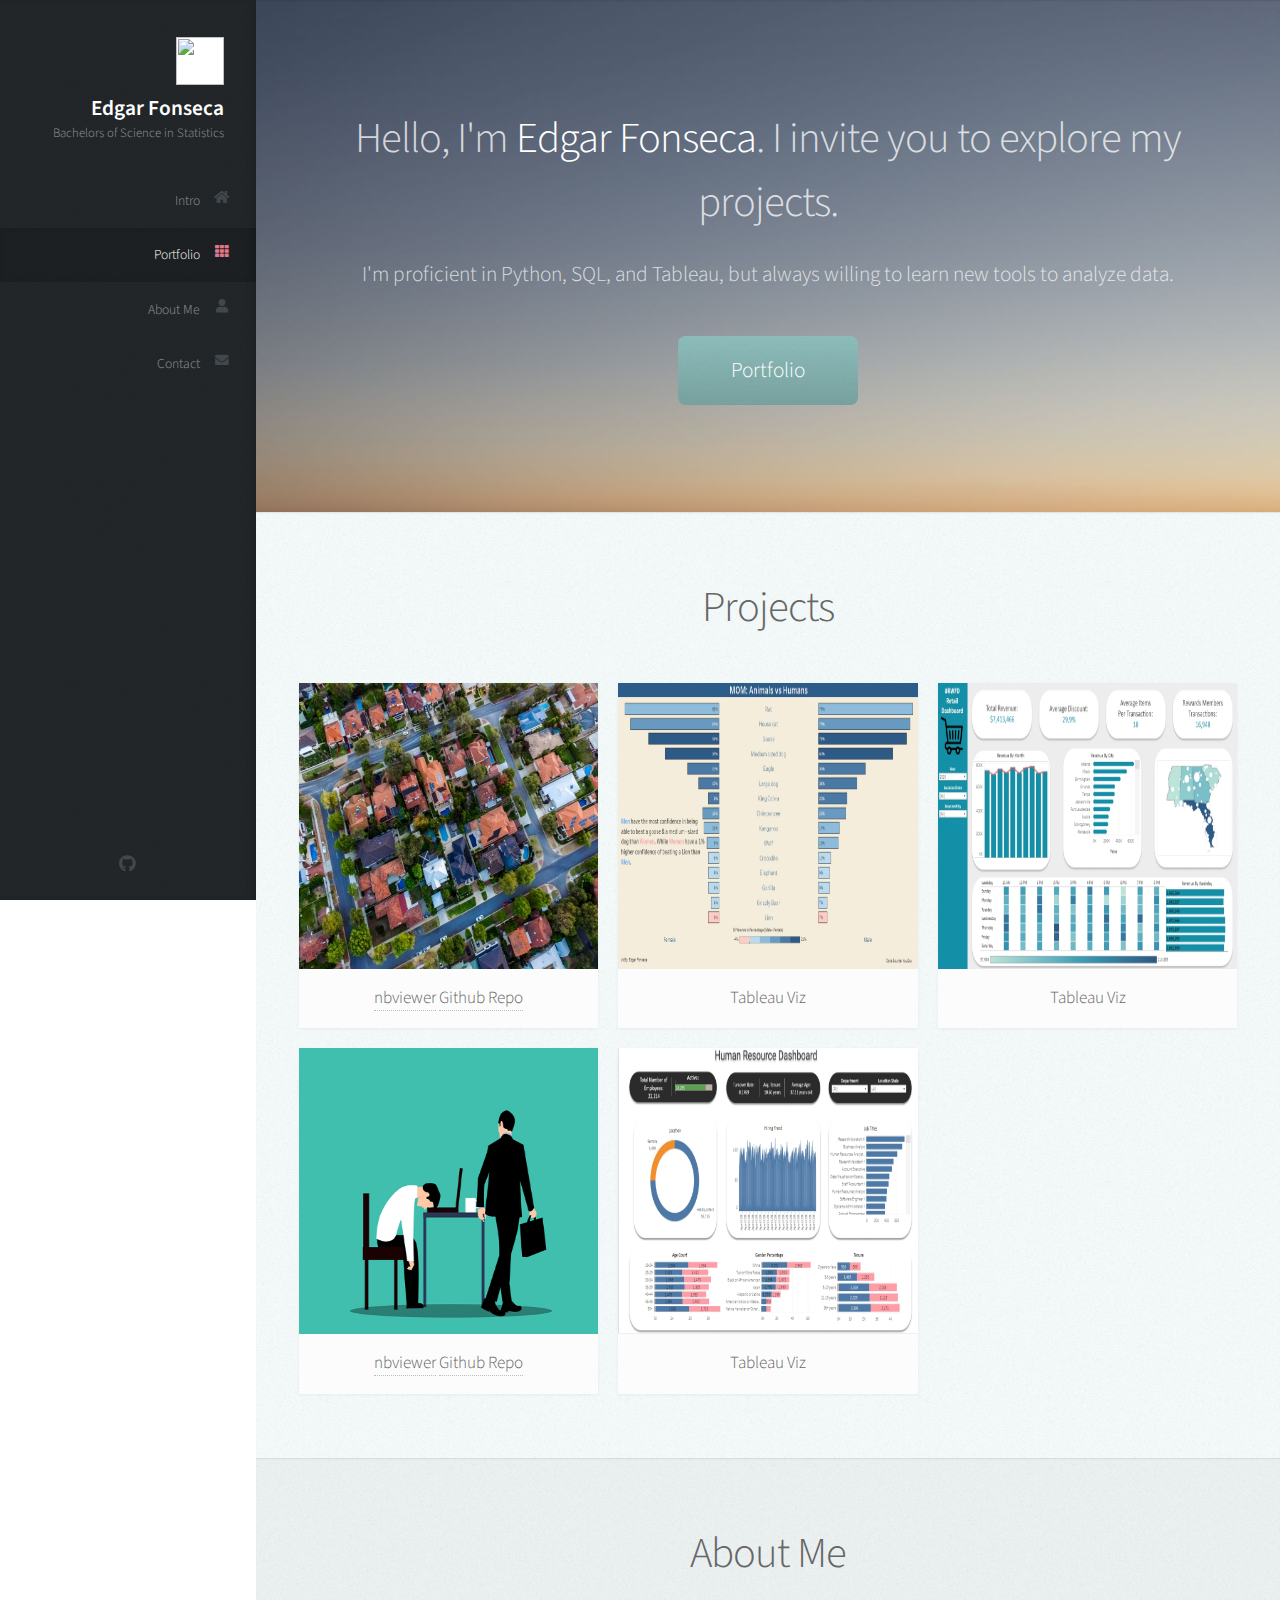
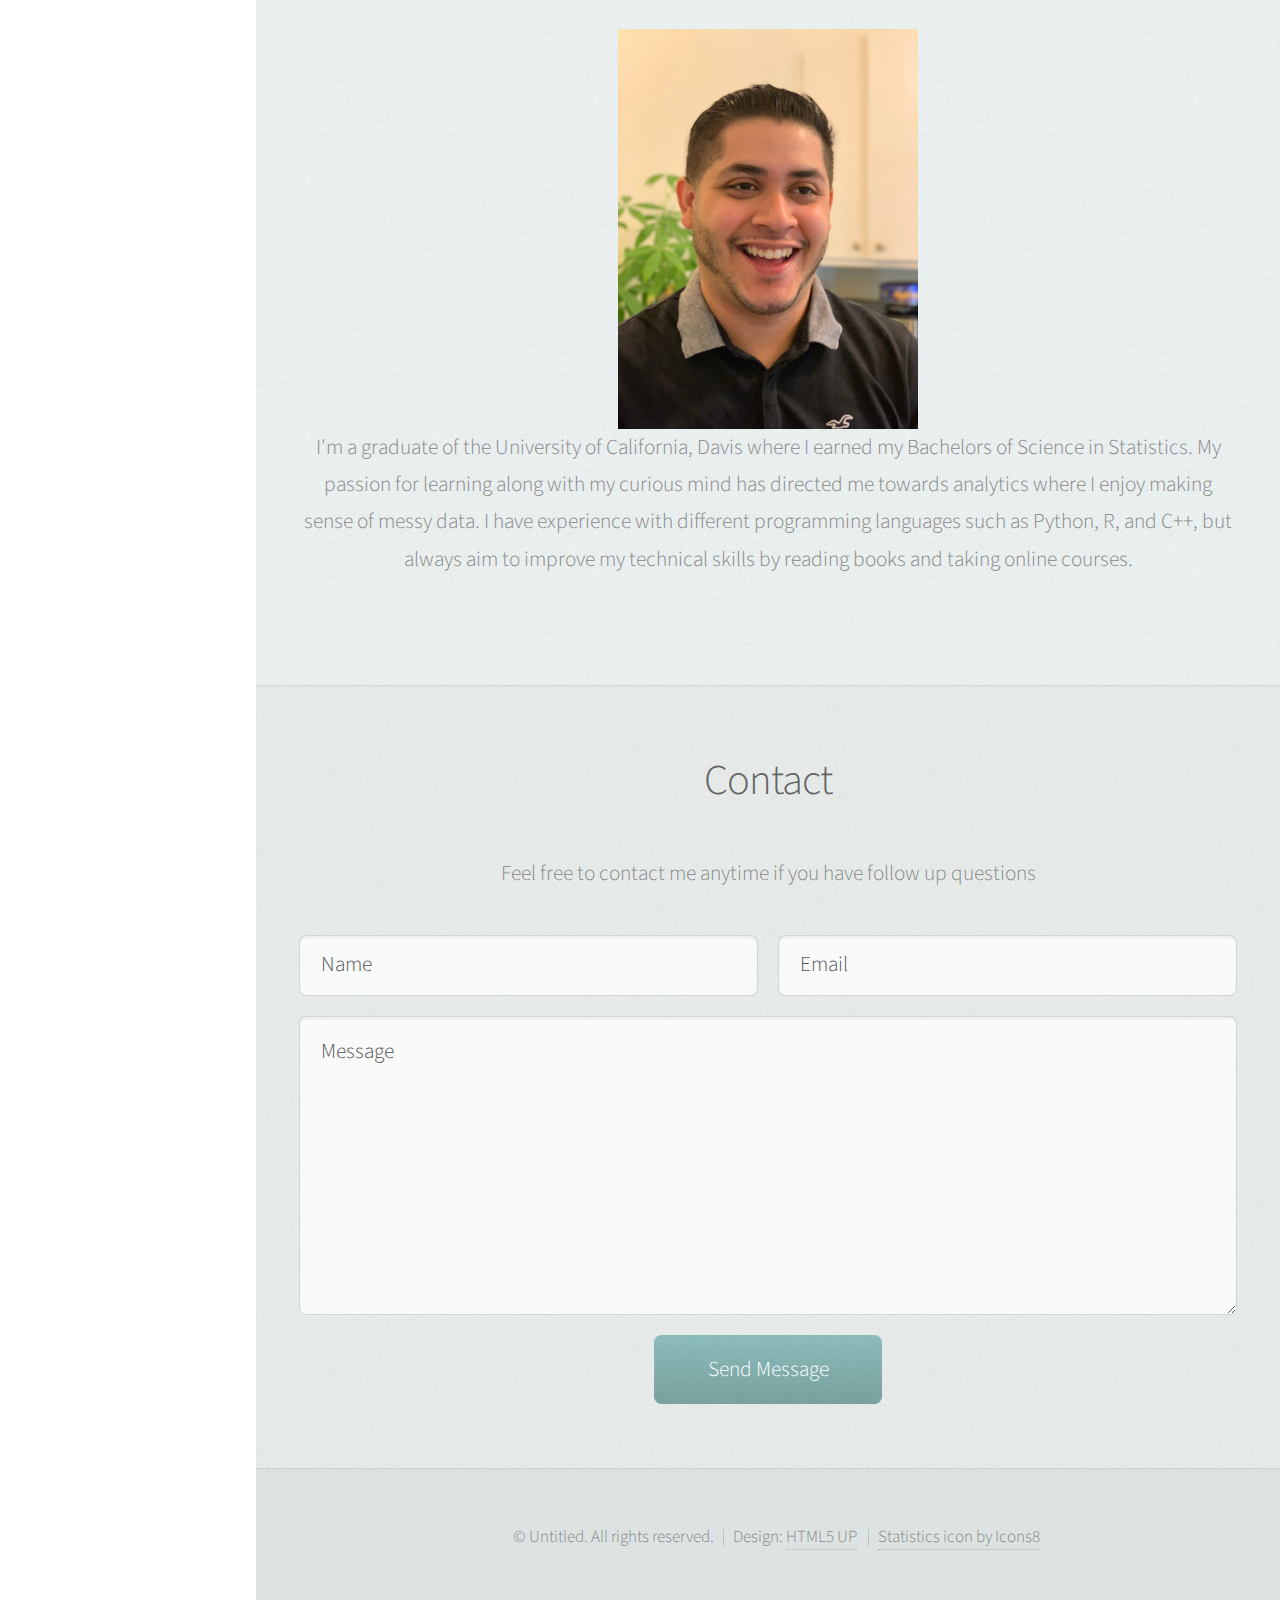
==== commit b8039699: "Add files via upload" ====
--- a/index.html
+++ b/index.html
@@ -57,7 +57,7 @@
 
 							<header>
 								<h2 class="alt">Hello, I'm <strong>Edgar Fonseca</strong>. I invite you to explore my projects.</h2>
-								<p>I'm proficient in Python, SQL, and Tableau, but always willing to learn new tools to analyze data if need be. </p>
+								<p>I'm proficient in Python, SQL, and Tableau, but always willing to learn new tools to analyze data. </p>
 							</header>
 
 							<footer>
@@ -151,7 +151,7 @@
 
 							<a href="#" class="image featured"><img src="images/IMG_0540.JPG" alt="" /></a>
 
-							<p>I'm a graduate of the University of California where I earned my Bachelors of Science in Statistics. My passion for learning along with my curious mind
+							<p>I'm a graduate of the University of California, Davis where I earned my Bachelors of Science in Statistics. My passion for learning along with my curious mind
 								has directed me towards analytics where I enjoy making sense of messy data.
 
 								I have experience with different programming languages such as Python, R, and C++, but always aim to improve my technical skills by reading books and
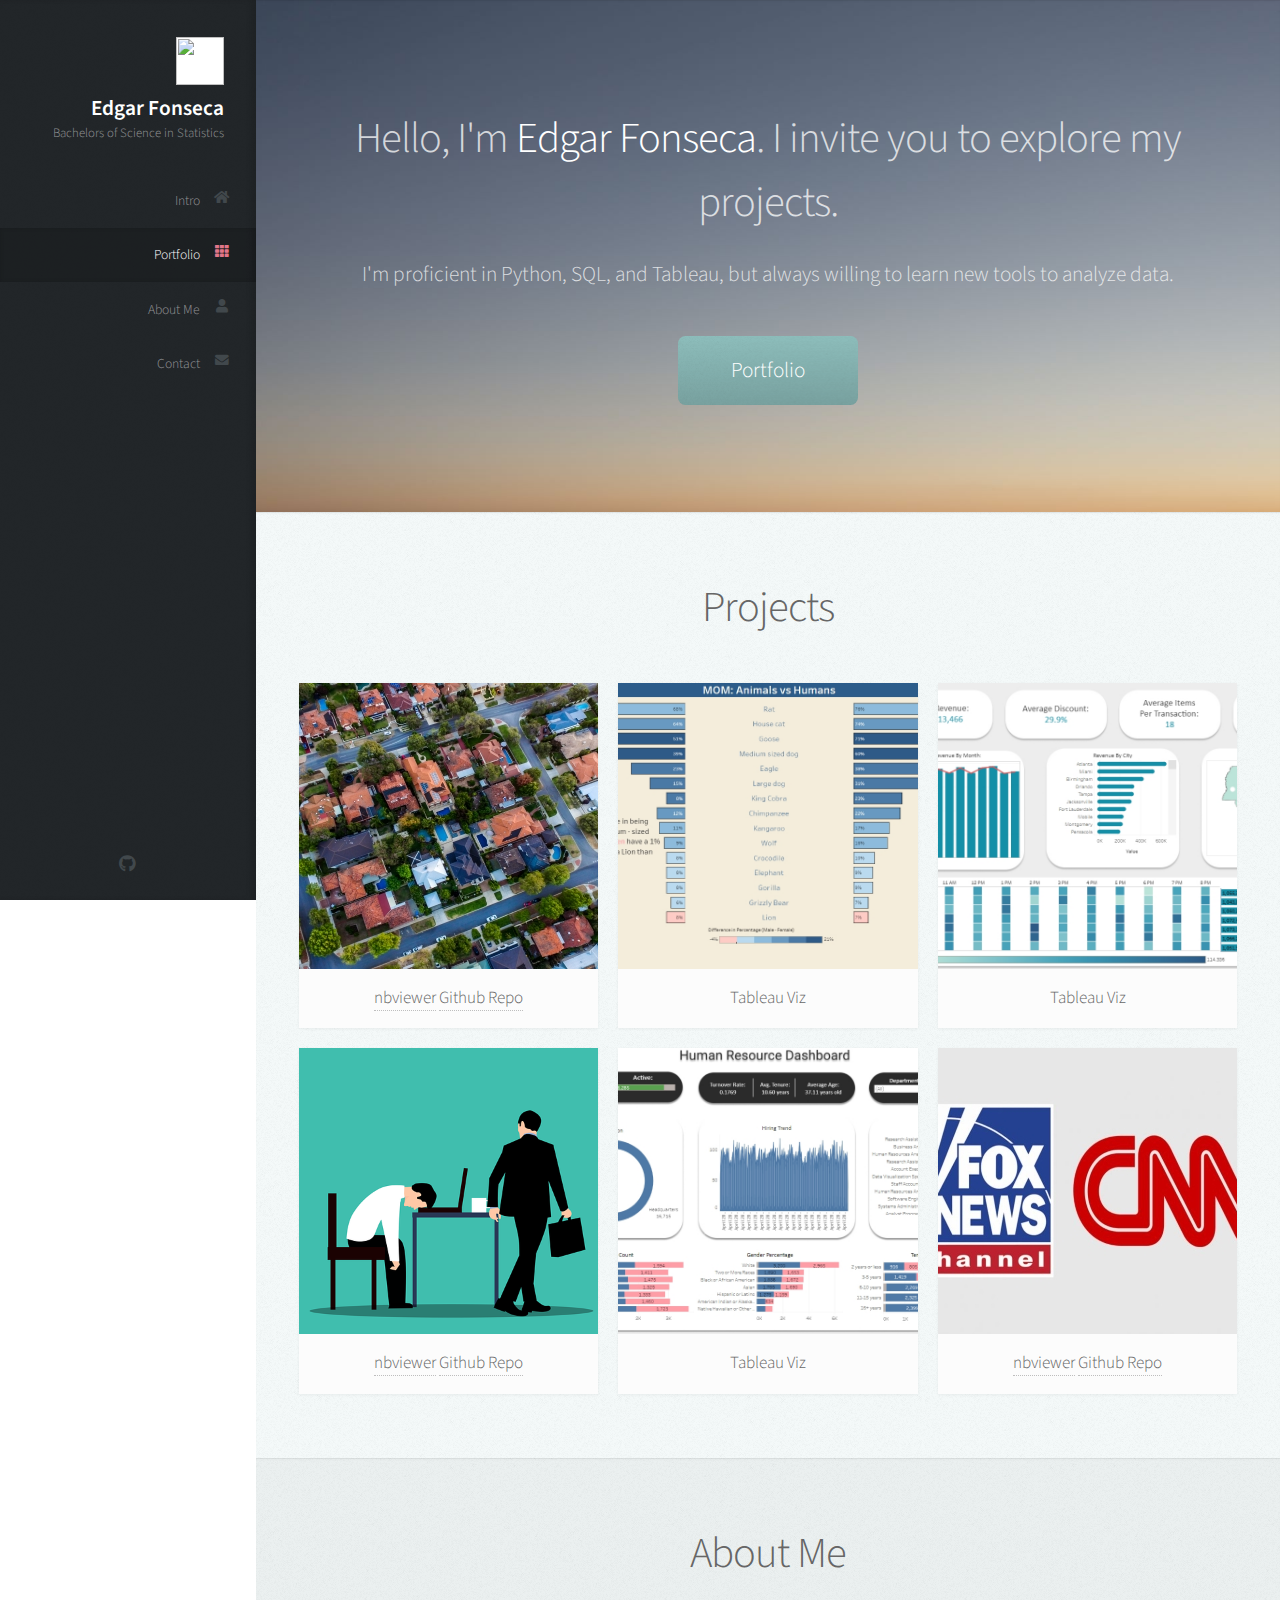
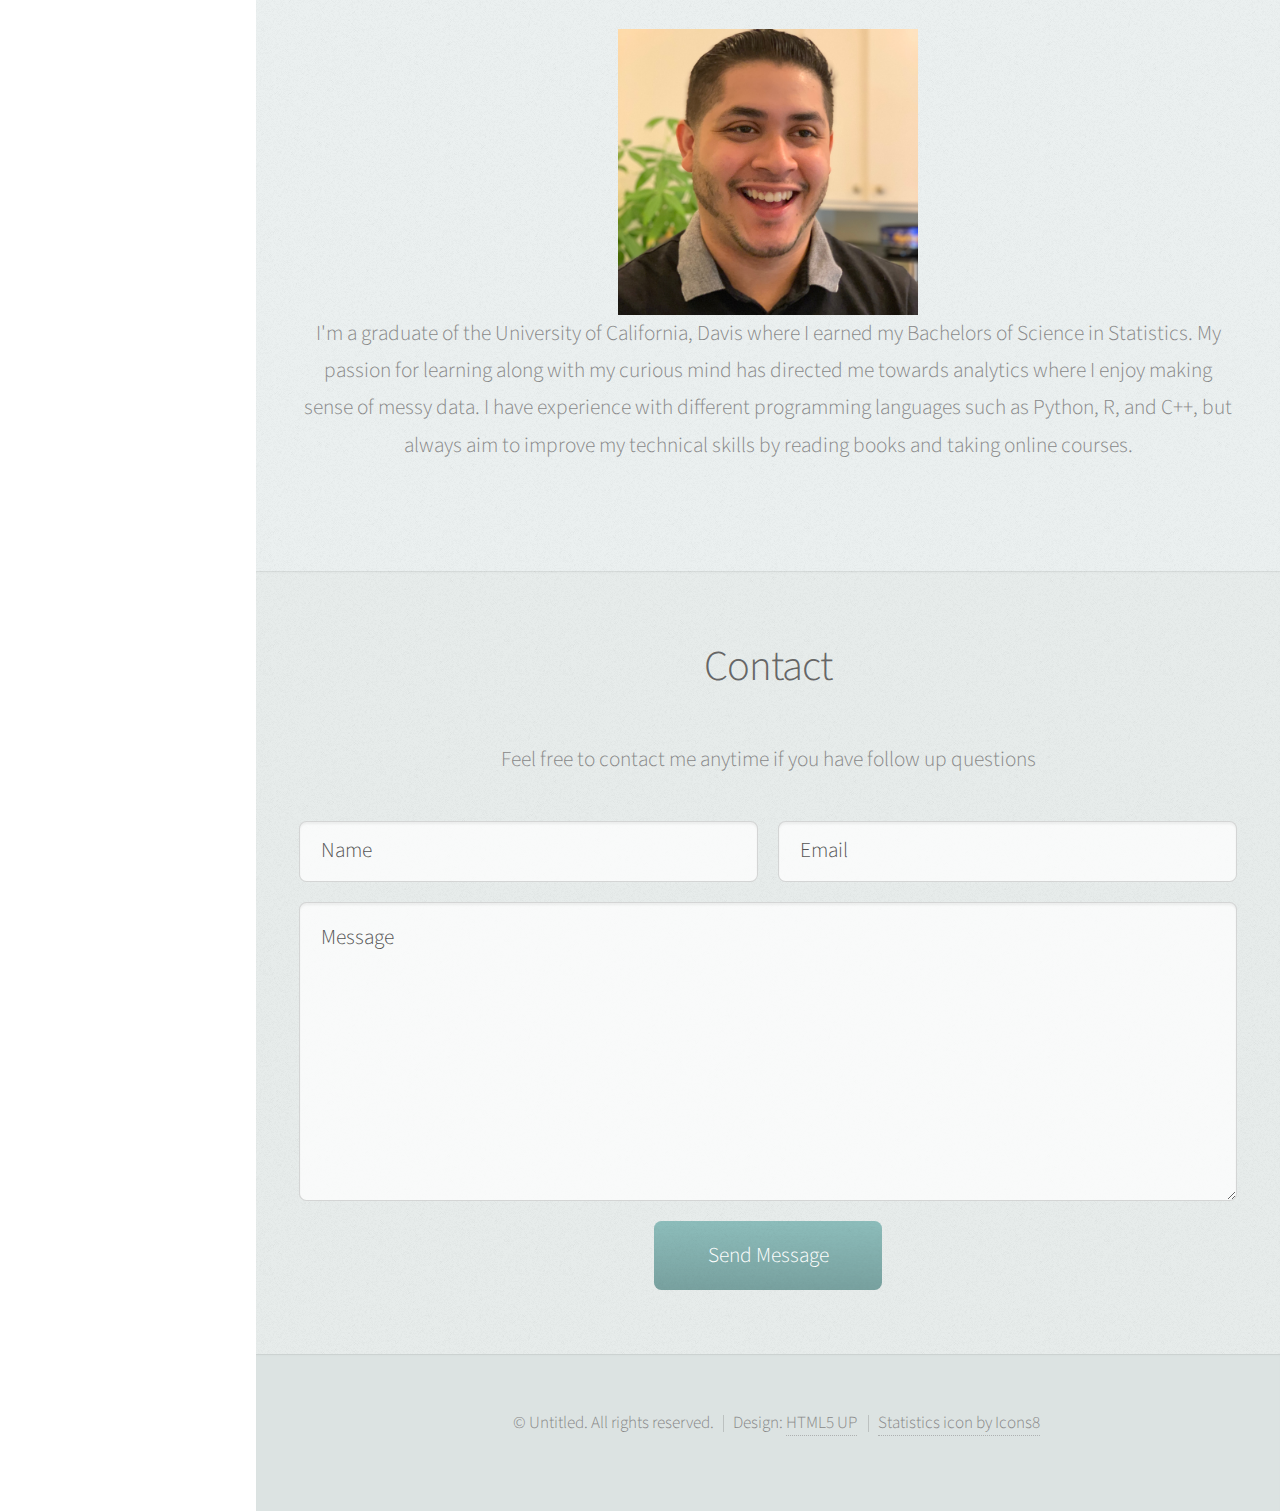
==== commit e93a37c0: "Update index.html" ====
--- a/index.html
+++ b/index.html
@@ -67,7 +67,7 @@
 						</div>
 					</section>
 
-				<!-- Portfolio -->
+<!-- Portfolio -->
 					<section id="portfolio" class="two">
 						<div class="container">
 
@@ -84,7 +84,7 @@
 										</a>
 										<header>
 											<h3><a href="https://nbviewer.org/github/EdgarFonseca94/CraigslistAptPricing/blob/main/Craigslist_EDA.ipynb">nbviewer</a>
-											<a href="https://github.com/EdgarFonseca94/EmployeeFatigue/blob/main/README.md">Github Repo</a>
+											<a href="https://github.com/EdgarFonseca94/CraigslistAptPricing">Github Repo</a>
 											</h3>
 										</header>
 									</article>
@@ -96,7 +96,7 @@
 										</a>
 										<header>
 											<h3><a href="https://nbviewer.org/github/EdgarFonseca94/EmployeeFatigue/blob/main/Employee_Burnout.ipynb">nbviewer</a>
-											<a href="https://github.com/EdgarFonseca94/CraigslistAptPricing/blob/main/README.md">Github Repo</a>
+											<a href="https://github.com/EdgarFonseca94/EmployeeFatigue">Github Repo</a>
 											</h3>
 										</header>
 									</article>
@@ -133,6 +133,20 @@
 										</a>
 										<header>
 											<h3>Tableau Viz</h3>
+										</header>
+									</article>
+									
+									<article class="item">
+										<a href="https://github.com/EdgarFonseca94/YoutubeFoxCNN" class="image fit"><img src="images/fox_cnn.jpg" alt="" />
+											<div class ="overlay">
+												<div class="overlay_text">Fox-CNN Youtube Analysis </div>
+											</div>
+										</a>
+										<header>
+											<h3><a href="https://nbviewer.org/github/EdgarFonseca94/YoutubeFoxCNN/blob/main/YoutubeFox_CNN.ipynb">nbviewer</a>
+												<a href="https://github.com/EdgarFonseca94/YoutubeFoxCNN">Github Repo</a>
+												</h3>
+											</header>
 										</header>
 									</article>
 								</div>
@@ -210,4 +224,4 @@
 			<script src="assets/js/main.js"></script>
 
 	</body>
-</html>+</html>
--- a/assets/css/main.css
+++ b/assets/css/main.css
@@ -1751,7 +1751,8 @@
 		.image img {
 			display: block;
 			width: 100%;
-			height: 100%;
+			height: 286px;
+			object-fit: cover;
 		}
 
 		.image.avatar48 {
@@ -1768,9 +1769,6 @@
 		.image.fit {
 			position: relative;
 			display: block;
-			width: 100%;
-			height: 286px;
-			object-fit: fill;
 		}
 		.overlay {
 			position: absolute;
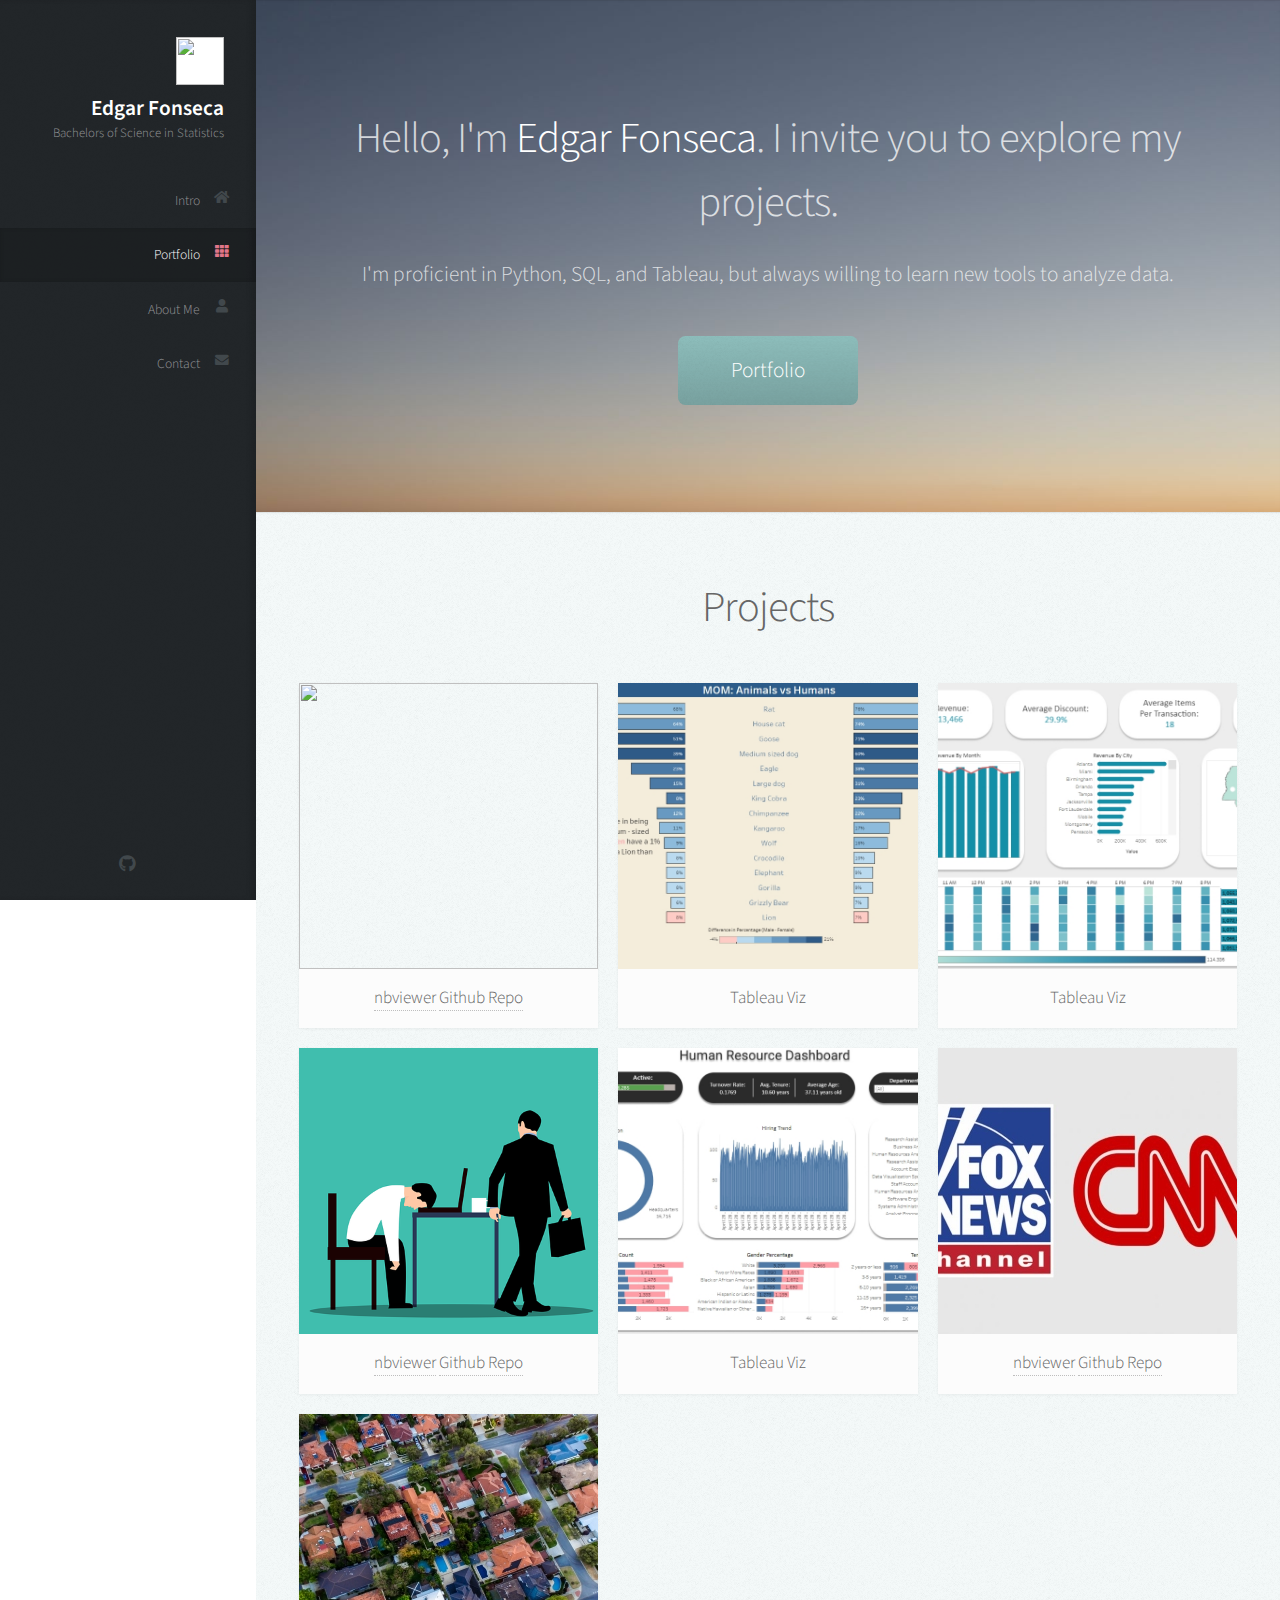
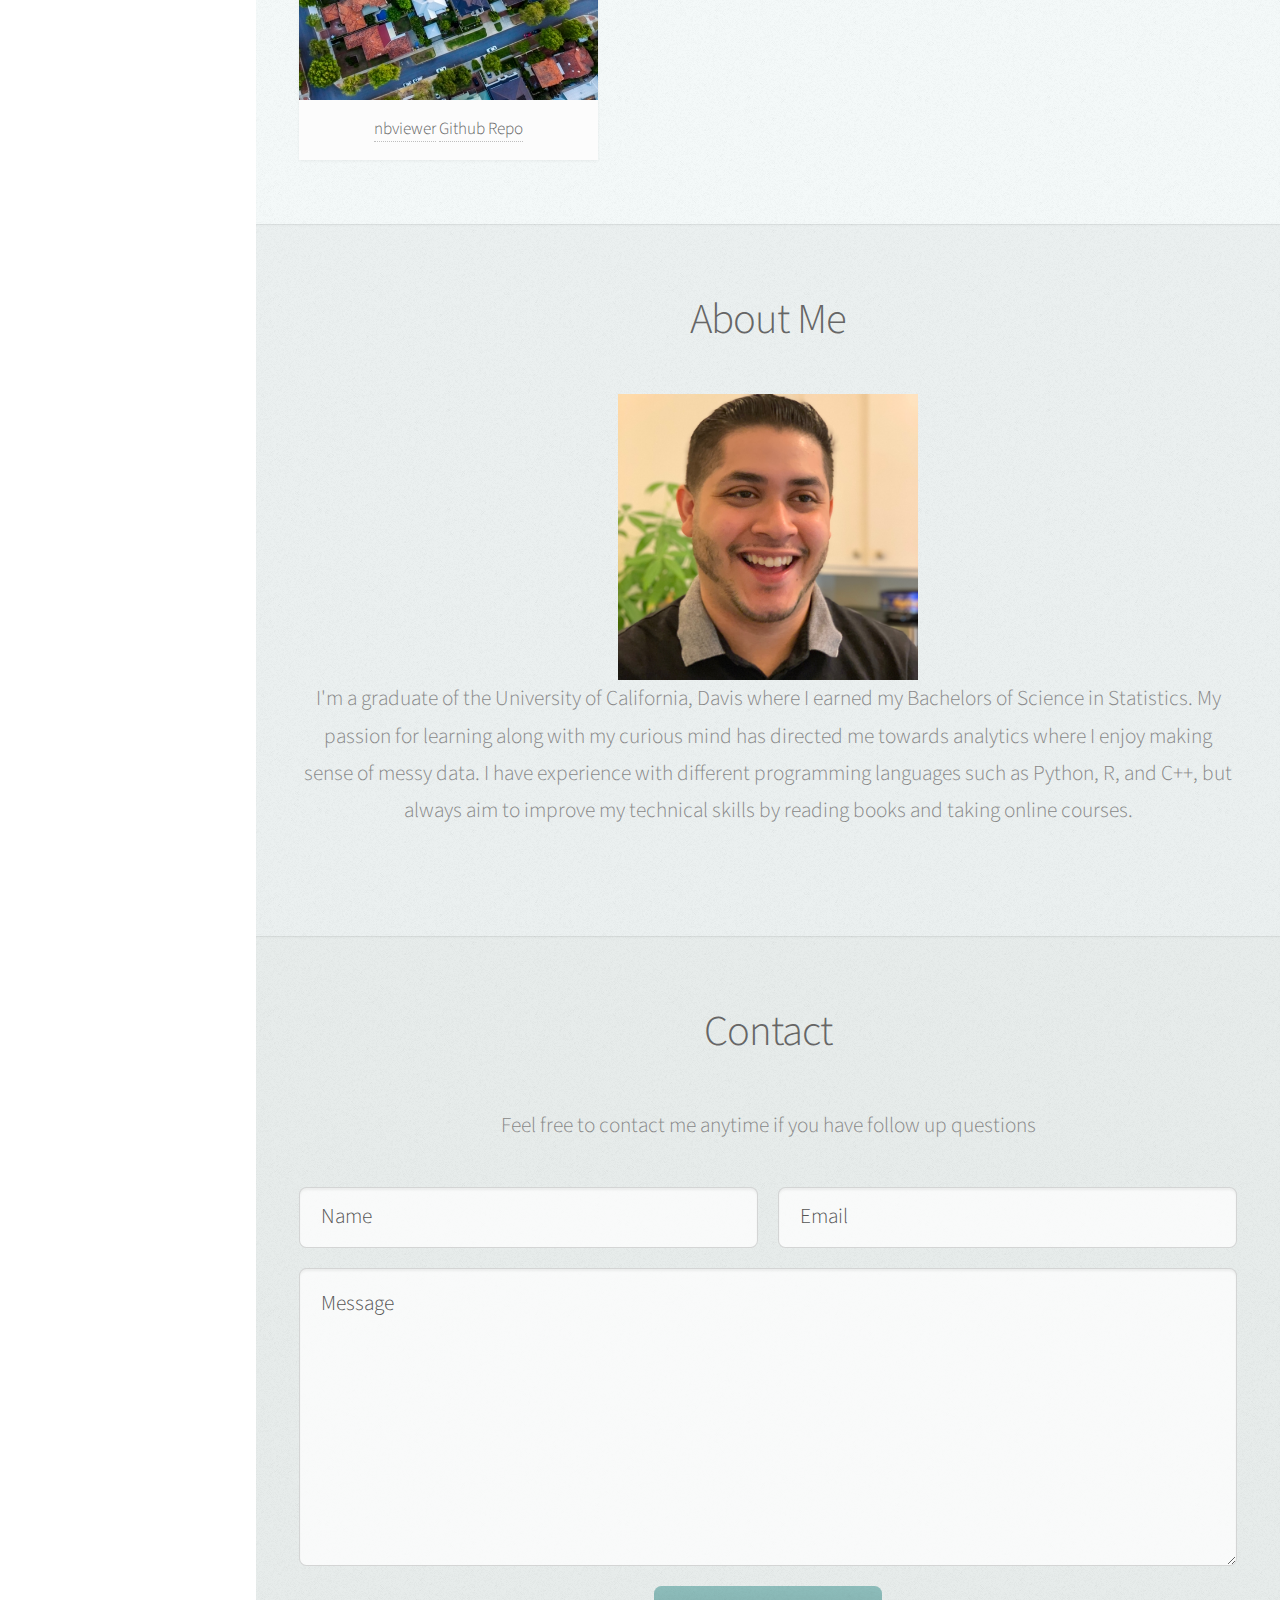
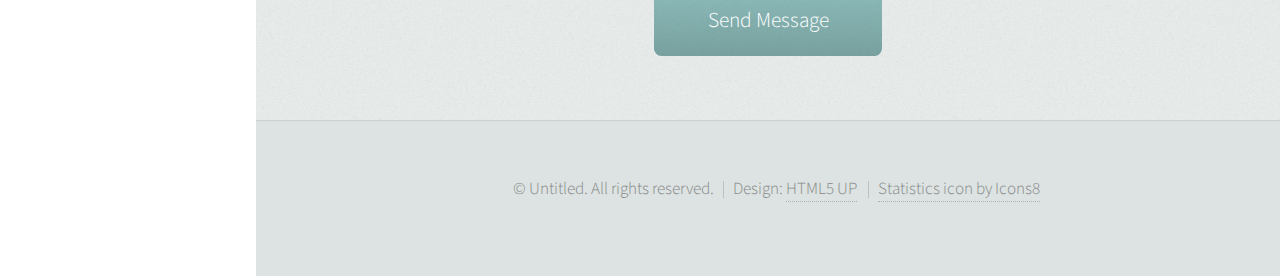
==== commit a5734123: "Update index.html" ====
--- a/index.html
+++ b/index.html
@@ -67,7 +67,7 @@
 						</div>
 					</section>
 
-<!-- Portfolio -->
+				<!-- Portfolio -->
 					<section id="portfolio" class="two">
 						<div class="container">
 
@@ -76,6 +76,32 @@
 							</header>
 							<div class="row">
 								<div class="col-4 col-12-mobile">
+									<article class="item">
+										<a href="https://github.com/EdgarFonseca94/SQLbaseball" class="image fit"><img src="images/mlb.png" alt="" />
+											<div class="overlay">
+											<div class= "overlay_text">SQL Baseball Database Analysis</div>
+											</div>
+										</a>
+										<header>
+											<h3><a href="https://nbviewer.org/github/EdgarFonseca94/SQLbaseball/blob/main/SQLbaseball.ipynb">nbviewer</a>
+											<a href="https://github.com/EdgarFonseca94/SQLbaseball">Github Repo</a>
+											</h3>
+										</header>
+									</article>
+									<article class="item">
+										<a href="https://github.com/EdgarFonseca94/EmployeeFatigue" class="image fit"><img src="images/fatigue_cover.png" alt="" />
+											<div class ="overlay">
+												<div class="overlay_text">Employee Fatigue Prediction</div>
+											</div>
+										</a>
+										<header>
+											<h3><a href="https://nbviewer.org/github/EdgarFonseca94/EmployeeFatigue/blob/main/Employee_Burnout.ipynb">nbviewer</a>
+											<a href="https://github.com/EdgarFonseca94/EmployeeFatigue">Github Repo</a>
+											</h3>
+										</header>
+									</article>
+									
+									
 									<article class="item">
 										<a href="https://github.com/EdgarFonseca94/CraigslistAptPricing" class="image fit"><img src="images/unsplash-housing.jpg" alt="" />
 											<div class="overlay">
@@ -85,18 +111,6 @@
 										<header>
 											<h3><a href="https://nbviewer.org/github/EdgarFonseca94/CraigslistAptPricing/blob/main/Craigslist_EDA.ipynb">nbviewer</a>
 											<a href="https://github.com/EdgarFonseca94/CraigslistAptPricing">Github Repo</a>
-											</h3>
-										</header>
-									</article>
-									<article class="item">
-										<a href="https://github.com/EdgarFonseca94/EmployeeFatigue" class="image fit"><img src="images/fatigue_cover.png" alt="" />
-											<div class ="overlay">
-												<div class="overlay_text">Employee Fatigue Prediction</div>
-											</div>
-										</a>
-										<header>
-											<h3><a href="https://nbviewer.org/github/EdgarFonseca94/EmployeeFatigue/blob/main/Employee_Burnout.ipynb">nbviewer</a>
-											<a href="https://github.com/EdgarFonseca94/EmployeeFatigue">Github Repo</a>
 											</h3>
 										</header>
 									</article>
